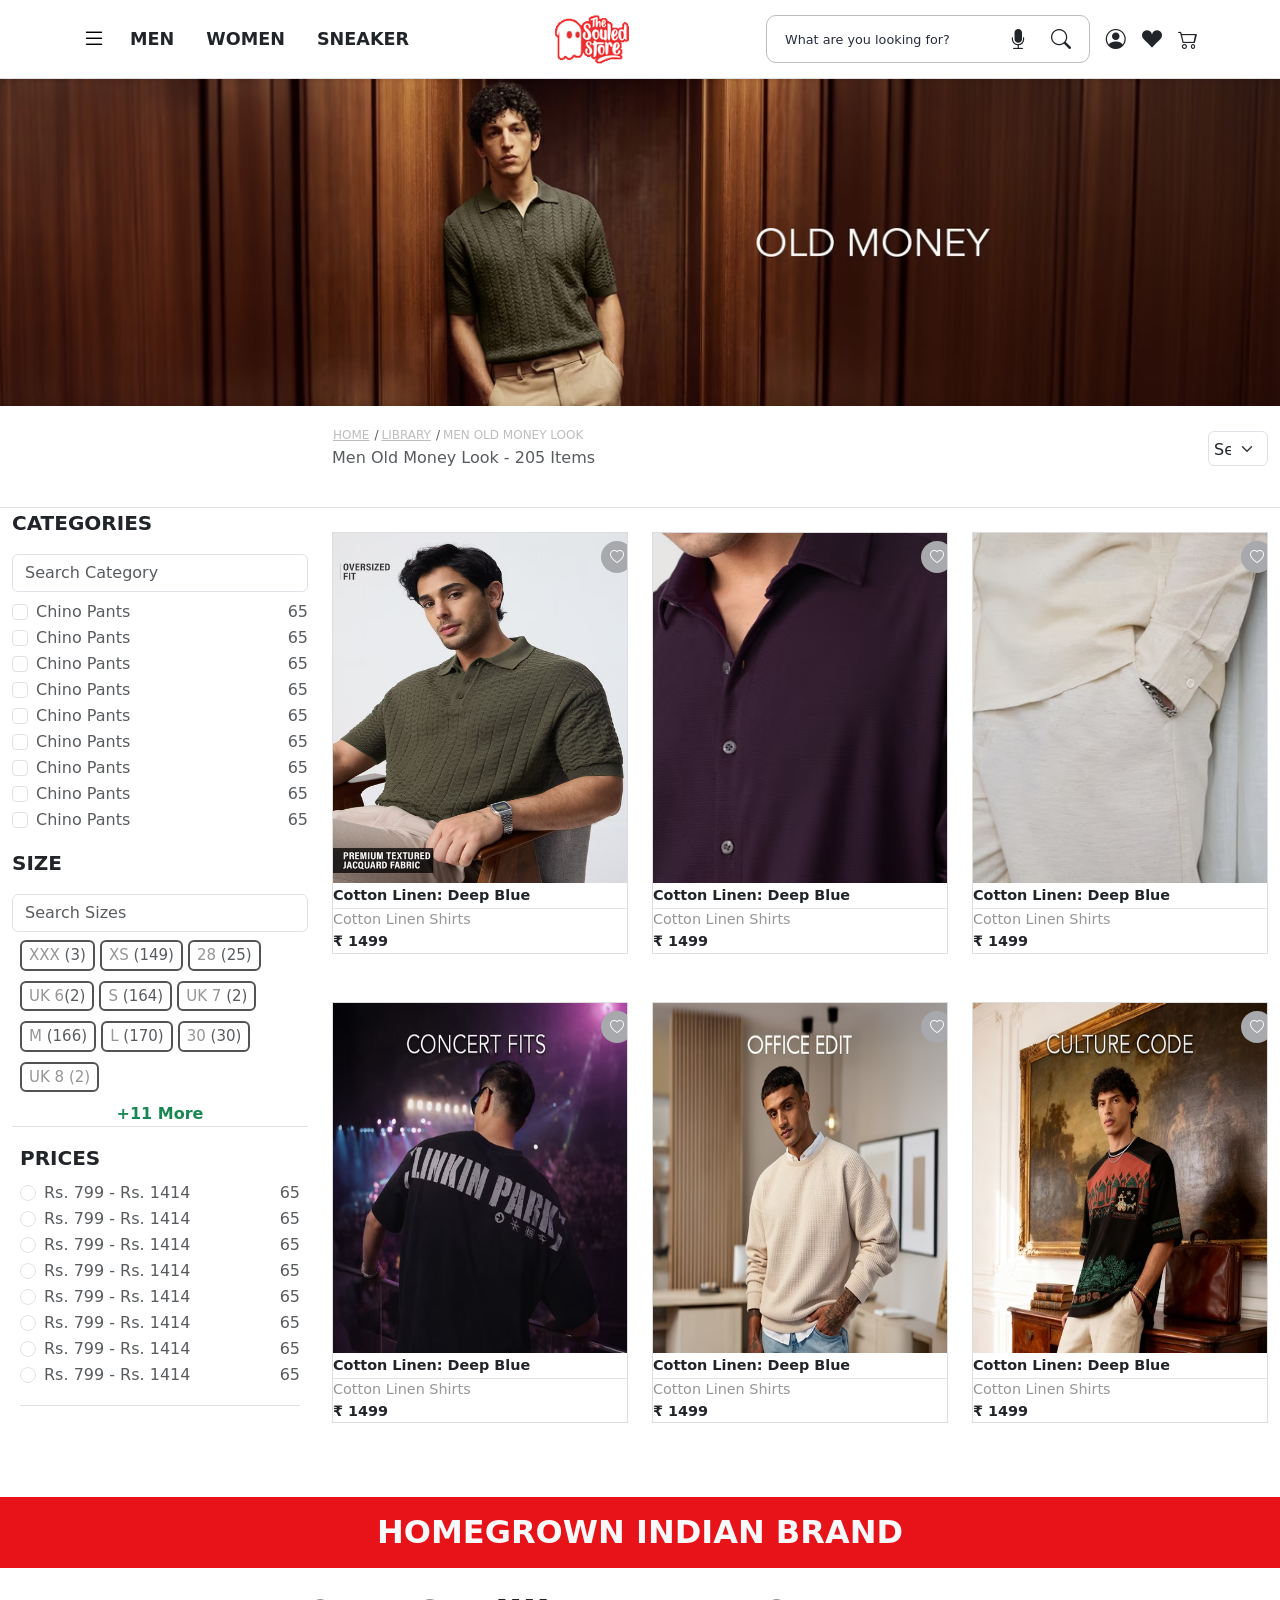
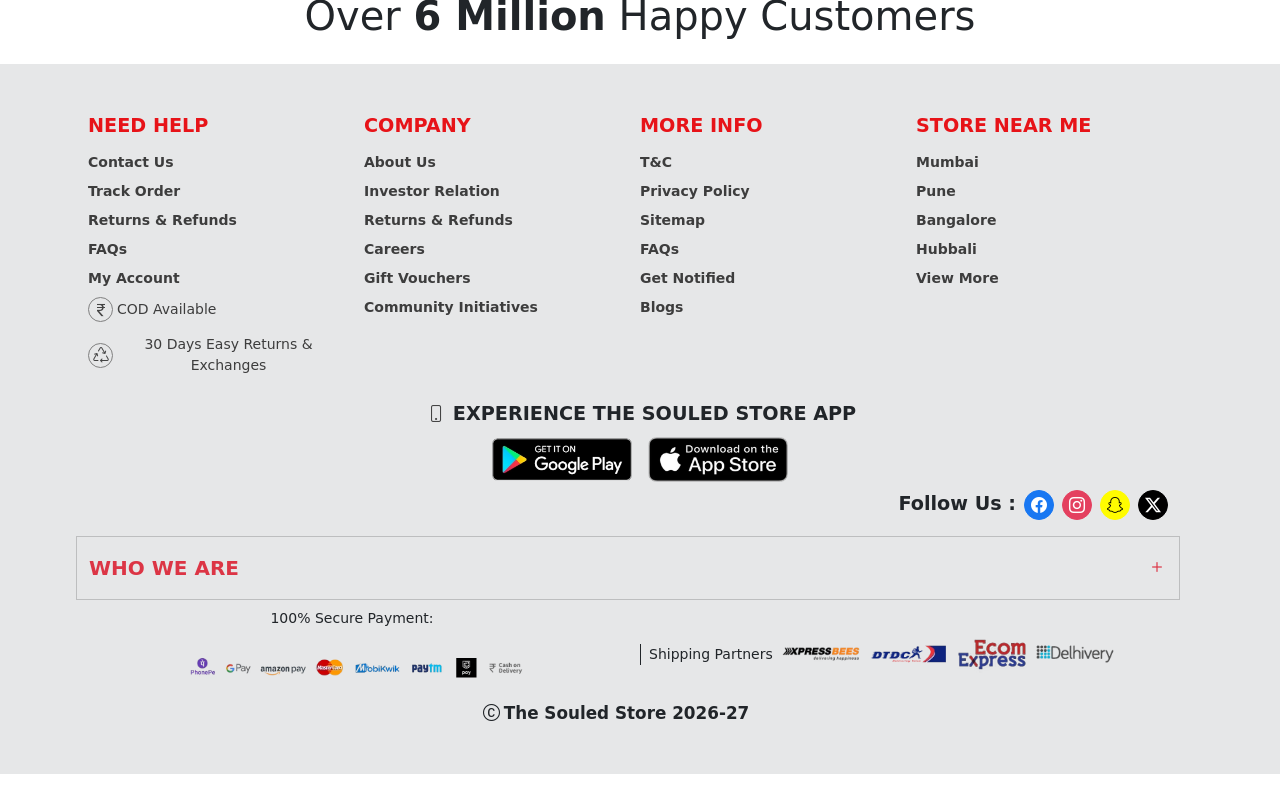
==== buy-page.html @ 7454feab "first commit" ====
<!DOCTYPE html>
<html lang="en">

<head>
    <meta charset="UTF-8">
    <meta name="viewport" content="width=device-width, initial-scale=1.0">
    <title>The Souled Store | Buy Men</title>
    <!-- Bootstrap Link -->
    <link href="https://cdn.jsdelivr.net/npm/bootstrap@5.3.8/dist/css/bootstrap.min.css" rel="stylesheet">
    <!-- Bootstrap Icon Link -->
    <link rel="stylesheet" href="https://cdn.jsdelivr.net/npm/bootstrap-icons@1.13.1/font/bootstrap-icons.min.css">
    <link rel="stylesheet" href="https://cdn.jsdelivr.net/npm/bootstrap-icons@1.3.0/font/bootstrap-icons.css">
    <!-- Owl crousel link -->
    <link rel="stylesheet"
        href="https://cdnjs.cloudflare.com/ajax/libs/OwlCarousel2/2.3.4/assets/owl.carousel.min.css" />
    <link rel="stylesheet"
        href="https://cdnjs.cloudflare.com/ajax/libs/OwlCarousel2/2.3.4/assets/owl.theme.default.min.css" />
    <!-- Custom Css -->
    <link rel="stylesheet" href="/css/style.css">
    <link rel="shortcut icon" href="/assets/fevicon.png" type="image/x-icon">
</head>

<body>
    <!-- nav-start -->
    <nav
        class="navbar navbar-expand-lg navbar-expand-sm  navbar-expand-md fixed-top bg-white border-bottom  shadow-sm ">
        <div class="container">
            <!-- Left Menu -->
            <ul class="navbar-nav d-flex align-items-center gap-3 fs-5 fw-bold">
                <!-- Offcanvas Button -->
                <li class="nav-item canvas-btn ">
                    <button class=" bg-transparent border-0 p-0 fs-4" data-bs-toggle="offcanvas"
                        data-bs-target="#offcanvasScrolling" aria-controls="offcanvasScrolling">
                        <i class="bi bi-list"></i>
                    </button>
                </li>

                <li class="nav-item">
                    <a class="nav-link text-dark" href="#">MEN</a>
                </li>

                <li class="nav-item">
                    <a class="nav-link text-dark" href="#">WOMEN</a>
                </li>

                <li class="nav-item">
                    <a class="nav-link text-dark" href="#">SNEAKER</a>
                </li>
            </ul>

            <!-- Logo -->
            <a class="navbar-brand mx-auto" href="index.html">
                <img src="/assets/Soul-logo.gif" class="img-fluid" alt="Souled Store" />
            </a>

            <!-- Right Icons -->
            <div class="nav-heart d-flex align-items-center gap-3">
                <!-- Search -->
                <div class="input-group ">
                    <input type="text" class="form-control border-0 " placeholder="What are you looking for?" />
                    <span class="input-group-text bg-transparent border-0">
                        <i class="bi bi-mic-fill fs-5"></i>
                    </span>
                    <span class="input-group-text bg-transparent border-0">
                        <i class="bi bi-search fs-5"></i>
                    </span>
                </div>

                <a href="login.html"><i class="bi bi-person-circle fs-5 text-dark nav-underline"></i></a>
                <a href="/empty-whislist.html"><i class="bi bi-suit-heart-fill fs-5 text-dark nav-underline"></i></a>
                <a href="empty-cart.html"><i class="bi bi-cart2 fs-5 text-dark nav-underline"></i></a>
            </div>
        </div>
    </nav>
    <!-- nav-end -->
    <!-- hero-section start -->
    <section class="hero-section">
        <img src="/assets/buy-hero.png" alt="" class=" buy-hero img-fluid">
    </section>
    <!-- hero-section end -->

    <!-- breadcrumbs Start -->
    <div class="container-fluid">
        <div class="row py-3">
            <div class="col-md-3"></div>
            <div class="col-md-9 d-flex justify-content-between align-items-center">
                <div>
                    <nav aria-label="breadcrumb" class="py-1">
                        <ol class="breadcrumb m-0">
                            <li class="breadcrumb-item"><a href="#">Home</a></li>
                            <li class="breadcrumb-item"><a href="#">Library</a></li>
                            <li class="breadcrumb-item active" aria-current="page">Men Old Money Look</li>
                        </ol>
                    </nav>
                    <h6 class="text-muted">Men Old Money Look - 205 Items</h6>
                </div>

                <select class="form-select w-25" aria-label="Default select example">
                    <option selected>Select Sorting Options</option>
                    <option value="1">A to Z</option>
                    <option value="2">Price High to Low</option>
                    <option value="3">Price Low to High</option>
                </select>
            </div>
        </div>
        <!-- breadcrumbs end -->

        <div class="row py-3 ">
            <div class="col-md-3 border-top">
                <div class="sidebar">
                    <div class="sidebar-item">
                        <p class="fw-bold fs-5 text-dark text-uppercase">Categories</p>
                        <input class="form-control" type="text" placeholder="Search Category"
                            aria-label="default input example" />
                        <div class="checkbox-filter pt-2">
                            <div class="form-check">
                                <input class="form-check-input" type="checkbox" value="" id="checkDefault" />
                                <label class="form-check-label text-muted d-flex justify-content-between"
                                    for="checkDefault">
                                    Chino Pants <span>65</span>
                                </label>
                            </div>
                            <div class="form-check">
                                <input class="form-check-input" type="checkbox" value="" id="checkDefault" />
                                <label class="form-check-label text-muted d-flex justify-content-between"
                                    for="checkDefault">
                                    Chino Pants <span>65</span>
                                </label>
                            </div>
                            <div class="form-check">
                                <input class="form-check-input" type="checkbox" value="" id="checkDefault" />
                                <label class="form-check-label text-muted d-flex justify-content-between"
                                    for="checkDefault">
                                    Chino Pants <span>65</span>
                                </label>
                            </div>
                            <div class="form-check">
                                <input class="form-check-input" type="checkbox" value="" id="checkDefault" />
                                <label class="form-check-label text-muted d-flex justify-content-between"
                                    for="checkDefault">
                                    Chino Pants <span>65</span>
                                </label>
                            </div>
                            <div class="form-check">
                                <input class="form-check-input" type="checkbox" value="" id="checkDefault" />
                                <label class="form-check-label text-muted d-flex justify-content-between"
                                    for="checkDefault">
                                    Chino Pants <span>65</span>
                                </label>
                            </div>
                            <div class="form-check">
                                <input class="form-check-input" type="checkbox" value="" id="checkDefault" />
                                <label class="form-check-label text-muted d-flex justify-content-between"
                                    for="checkDefault">
                                    Chino Pants <span>65</span>
                                </label>
                            </div>
                            <div class="form-check">
                                <input class="form-check-input" type="checkbox" value="" id="checkDefault" />
                                <label class="form-check-label text-muted d-flex justify-content-between"
                                    for="checkDefault">
                                    Chino Pants <span>65</span>
                                </label>
                            </div>
                            <div class="form-check">
                                <input class="form-check-input" type="checkbox" value="" id="checkDefault" />
                                <label class="form-check-label text-muted d-flex justify-content-between"
                                    for="checkDefault">
                                    Chino Pants <span>65</span>
                                </label>
                            </div>
                            <div class="form-check">
                                <input class="form-check-input" type="checkbox" value="" id="checkDefault" />
                                <label class="form-check-label text-muted d-flex justify-content-between"
                                    for="checkDefault">
                                    Chino Pants <span>65</span>
                                </label>
                            </div>
                        </div>
                    </div>
                    <div class="sidebar-item border-bottom">
                        <p class="fw-bold fs-5 text-dark text-uppercase mt-3">Size</p>
                        <input class="form-control" type="text" placeholder="Search Sizes"
                            aria-label="default input example" />
                        <div class="size-btns mx-2  mt-2">
                            <a href="#" class="btn-01">XXX <span class="text-muted ">(3)</span></a>
                            <a href="#" class="btn-01">XS <span class="text-muted">(149)</span></a>
                            <a href="#" class="btn-01">28 <span class="text-muted">(25)</span></a>
                            <a href="#" class="btn-01">UK 6<span class="text-muted">(2)</span></a>
                            <a href="#" class="btn-01">S <span class="text-muted">(164)</span></a>
                            <a href="#" class="btn-01">UK 7 <span class="text-muted">(2)</span></a>
                            <a href="#" class="btn-01">M <span class="text-muted">(166)</span></a>
                            <a href="#" class="btn-01">L <span class="text-muted">(170)</span></a>
                            <a href="#" class="btn-01">30 <span class="text-muted">(30)</span></a>
                            <a href="#" class="btn-01">UK 8 <span class="text-">(2)</span></a>

                            <a href="#"
                                class="d-block text-decoration-none text-center text-success fw-semibold fs-6">+11
                                More</a>
                        </div>
                    </div>
                    <div class="sidebar-item py-3 px-2 b">
                        <p class="text-uppercase mb-0 fw-semibold fs-5 mb-2">prices</p>
                        <div class="form-check">
                            <input class="form-check-input" type="radio" value="" id="checkDefault" />
                            <label class="form-check-label text-muted d-flex justify-content-between"
                                for="checkDefault">

                                Rs. 799 - Rs. 1414
                                <span>65</span>
                            </label>
                        </div>
                        <div class="form-check">
                            <input class="form-check-input" type="radio" value="" id="checkDefault" />
                            <label class="form-check-label text-muted d-flex justify-content-between"
                                for="checkDefault">

                                Rs. 799 - Rs. 1414
                                <span>65</span>
                            </label>
                        </div>
                        <div class="form-check">
                            <input class="form-check-input" type="radio" value="" id="checkDefault" />
                            <label class="form-check-label text-muted d-flex justify-content-between"
                                for="checkDefault">

                                Rs. 799 - Rs. 1414
                                <span>65</span>
                            </label>
                        </div>
                        <div class="form-check">
                            <input class="form-check-input" type="radio" value="" id="checkDefault" />
                            <label class="form-check-label text-muted d-flex justify-content-between"
                                for="checkDefault">

                                Rs. 799 - Rs. 1414
                                <span>65</span>
                            </label>
                        </div>
                        <div class="form-check">
                            <input class="form-check-input" type="radio" value="" id="checkDefault" />
                            <label class="form-check-label text-muted d-flex justify-content-between"
                                for="checkDefault">

                                Rs. 799 - Rs. 1414
                                <span>65</span>
                            </label>
                        </div>
                        <div class="form-check">
                            <input class="form-check-input" type="radio" value="" id="checkDefault" />
                            <label class="form-check-label text-muted d-flex justify-content-between"
                                for="checkDefault">

                                Rs. 799 - Rs. 1414
                                <span>65</span>
                            </label>
                        </div>
                        <div class="form-check">
                            <input class="form-check-input" type="radio" value="" id="checkDefault" />
                            <label class="form-check-label text-muted d-flex justify-content-between"
                                for="checkDefault">

                                Rs. 799 - Rs. 1414
                                <span>65</span>
                            </label>
                        </div>
                        <div class="form-check">
                            <input class="form-check-input" type="radio" value="" id="checkDefault" />
                            <label class="form-check-label text-muted d-flex justify-content-between"
                                for="checkDefault">

                                Rs. 799 - Rs. 1414
                                <span>65</span>
                            </label>
                        </div>
                        <div class="sidebar-item py-3">
                            <p class="text-uppercase  fw-semibold fs-5 text-muted mb-2 border-top">Theme</p>
                            <div class="form-check">
                                <input class="form-check-input" type="radio" value="" id="checkDefault" />
                                <label class="form-check-label text-muted d-flex justify-content-between"
                                    for="checkDefault">

                                    Nomad
                                    <span>1</span>
                                </label>
                            </div>
                            <div class="form-check">
                                <input class="form-check-input" type="radio" value="" id="checkDefault" />
                                <label class="form-check-label text-muted d-flex justify-content-between"
                                    for="checkDefault">
                                    Avatar: The Last Airbender
                                    <span>65</span>
                                </label>
                            </div>
                            <div class="form-check">
                                <input class="form-check-input" type="radio" value="" id="checkDefault" />
                                <label class="form-check-label text-muted d-flex justify-content-between"
                                    for="checkDefault">

                                    Stranger Things
                                    <span>1</span>
                                </label>
                            </div>
                            <div class="form-check">
                                <input class="form-check-input" type="radio" value="" id="checkDefault" />
                                <label class="form-check-label text-muted d-flex justify-content-between"
                                    for="checkDefault">

                                    The Souled Store
                                    <span>212</span>
                                </label>
                            </div>

                        </div>

                    </div>
                </div>
            </div>
            <div class="col-md-9 border-top py-4 container-fluid">
                <div class="row g-4">
                    <!-- Card 1 -->
                    <div class="col-md-4">
                        <div class="product-card">
                              <a href="/gallery.html">
                                 <div class="img-wrapper">
                              
                                <img src="assets/gallery-img1.png" class="img-fluid right-img" alt="">
                                <div class="heart-icon">
                                    <i class="bi bi-heart"></i>
                                </div>
                            </div>
                              </a>
                           
                            <div class="cate-text">
                                <h6 class="m-0 border-bottom py-1">Cotton Linen: Deep Blue</h6>
                                <p class="m-0">Cotton Linen Shirts</p>
                                <p class="m-0 fw-bold text-dark">₹ 1499</p>
                            </div>
                        </div>
                    </div>

                    <!-- Card 2 -->
                    <div class="col-md-4">
                        <div class="product-card">
                            <div class="img-wrapper">
                                <img src="assets/trending4.png" class="img-fluid right-img" alt="">
                                <div class="heart-icon">
                                    <i class="bi bi-heart"></i>
                                </div>
                            </div>
                            <div class="cate-text">
                                <h6 class="m-0 border-bottom py-1">Cotton Linen: Deep Blue</h6>
                                <p class="m-0">Cotton Linen Shirts</p>
                                <p class="m-0 fw-bold text-dark">₹ 1499</p>
                            </div>
                        </div>
                    </div>

                    <!-- Card 3 -->
                    <div class="col-md-4">
                        <div class="product-card">
                            <div class="img-wrapper">
                                <img src="assets/trending2.png" class="img-fluid right-img" alt="">
                                <div class="heart-icon">
                                    <i class="bi bi-heart"></i>
                                </div>
                            </div>
                            <div class="cate-text">
                                <h6 class="m-0 border-bottom py-1">Cotton Linen: Deep Blue</h6>
                                <p class="m-0">Cotton Linen Shirts</p>
                                <p class="m-0 fw-bold text-dark">₹ 1499</p>
                            </div>
                        </div>
                    </div>

                </div>
                <div class="row g-4 mt-4 ">
                    <!-- Card 1 -->
                    <div class="col-md-4">
                        <div class="product-card">
                            <div class="img-wrapper">
                                <img src="assets/fit2.png" class="img-fluid right-img" alt="">
                                <div class="heart-icon">
                                    <i class="bi bi-heart"></i>
                                </div>
                            </div>
                            <div class="cate-text">
                                <h6 class="m-0 border-bottom py-1">Cotton Linen: Deep Blue</h6>
                                <p class="m-0">Cotton Linen Shirts</p>
                                <p class="m-0 fw-bold text-dark">₹ 1499</p>
                            </div>
                        </div>
                    </div>

                    <!-- Card 2 -->
                    <div class="col-md-4">
                        <div class="product-card">
                            <div class="img-wrapper">
                                <img src="assets/fit3.png" class="img-fluid right-img" alt="">
                                <div class="heart-icon">
                                    <i class="bi bi-heart"></i>
                                </div>
                            </div>
                            <div class="cate-text">
                                <h6 class="m-0 border-bottom py-1">Cotton Linen: Deep Blue</h6>
                                <p class="m-0">Cotton Linen Shirts</p>
                                <p class="m-0 fw-bold text-dark">₹ 1499</p>
                            </div>
                        </div>
                    </div>

                    <!-- Card 3 -->
                    <div class="col-md-4">
                        <div class="product-card">
                            <div class="img-wrapper">
                                <img src="assets/fit4.png" class="img-fluid right-img" alt="">
                                <div class="heart-icon">
                                    <i class="bi bi-heart"></i>
                                </div>
                            </div>
                            <div class="cate-text">
                                <h6 class="m-0 border-bottom py-1">Cotton Linen: Deep Blue</h6>
                                <p class="m-0">Cotton Linen Shirts</p>
                                <p class="m-0 fw-bold text-dark">₹ 1499</p>
                            </div>
                        </div>
                    </div>

                </div>
            </div>

            <!-- buy section list  end -->
            <!-- Footer start -->

            <footer class=" w-100 buy-foot">
                <div class="footer-heading  ">
                    <h1 class="text-center fw-semibold text-light py-3 fs-2   ">HOMEGROWN INDIAN BRAND</h1>
                    <h2 class="text-center fs-1 py-3">Over <span class="fw-bold"> 6 Million</span> Happy Customers</h2>
                </div>
                <div class="footer-content w-100 ">
                    <div class=" foot row w-100 ">
                        <div class="col-md-3">
                            <p class="mb-2 fw-bold ">NEED HELP</p>
                            <ul class=" content-list list-unstyled">
                                <li class=" py-1 small">Contact Us</li>
                                <li class=" py-1 small">Track Order</li>
                                <li class=" py-1 small">Returns & Refunds</li>
                                <li class=" py-1 small">FAQs</li>
                                <li class=" py-1 small">My Account</li>
                                <li class=" py-1 d-flex align-items-center text-center gap-1">
                                    <span><i class="bi bi-currency-rupee"></i></span>
                                    <span class="fw-normal small mb-0"> COD Available</span>
                                </li>
                                <li class=" py-2 d-flex align-items-center text-center gap-1">
                                    <span><i class="bi bi-recycle"></i></span>
                                    <span class="fw-normal small"> 30 Days Easy Returns & Exchanges</span>
                                </li>
                            </ul>
                        </div>

                        <div class="col-md-3">
                            <p class="mb-2 fw-bold ">COMPANY</p>
                            <ul class="content-list list-unstyled">
                                <li class=" py-1 small">About Us</li>
                                <li class=" py-1 small">Investor Relation</li>
                                <li class=" py-1 small">Returns & Refunds</li>
                                <li class=" py-1 small">Careers</li>
                                <li class=" py-1 small">Gift Vouchers</li>
                                <li class=" py-1 small">Community Initiatives</li>
                            </ul>
                        </div>
                        <div class="col-md-3">
                            <p class="mb-2 fw-bold ">MORE INFO</p>
                            <ul class=" content-list list-unstyled">
                                <li class=" py-1 small">T&C</li>
                                <li class=" py-1 small">Privacy Policy</li>
                                <li class=" py-1 small">Sitemap</li>
                                <li class=" py-1 small">FAQs</li>
                                <li class=" py-1 small">Get Notified</li>
                                <li class=" py-1 small">Blogs</li>
                            </ul>
                        </div>
                        <div class="col-md-3">
                            <p class="mb-2 fw-bold ">STORE NEAR ME</p>
                            <ul class=" content-list list-unstyled">
                                <li class=" py-1 small">Mumbai</li>
                                <li class=" py-1 small">Pune</li>
                                <li class=" py-1 small">Bangalore</li>
                                <li class=" py-1 small">Hubbali</li>
                                <li class=" py-1 small">View More</li>
                            </ul>
                        </div>
                    </div>

                    <div class="row">
                        <div class="col-md-12 text-center">

                            <p class="m-0 d-flex align-items-center justify-content-center gap-1">
                                <i class="bi bi-phone small lh-1"></i>
                                <span class="text-dark text-uppercase">
                                    Experience The Souled Store App
                                </span>
                            </p>

                            <div class="foot-downloads d-flex justify-content-center gap-3 mt-2">
                                <img src="/assets/foot-download1.png" class="foot-app img-fluid" alt="">
                                <img src="/assets/foot-download3.png" class="foot-app img-fluid" alt="">
                            </div>

                        </div>

                        <div class="follow-links row">
                            <div class="col-md-12">
                                <div class="content d-flex gap-2 align-items-center justify-content-end py-2">
                                    <p class="text-dark mb-0">Follow Us :</p>

                                    <i class="bi bi-facebook social-icon"></i>
                                    <i class="bi bi-instagram social-icon"></i>
                                    <i class="bi bi-snapchat social-icon"></i>
                                    <i class="bi bi-twitter-x social-icon"></i>
                                </div>
                            </div>
                        </div>
                        <div class="row py-2">
                            <div class=" card col-md-12 bg-transparent py-3 d-flex rounded-0">
                                <div class=" d-flex justify-content-between">
                                    <span class="text-uppercase fs-5 text-danger fw-bold">who we are</span>
                                    <i class="bi bi-plus text-danger fs-5"></i>
                                </div>

                            </div>
                        </div>

                        <div class="row ">
                            <div class="col-md-6">
                                <div class="d-flex align-items-center text-center gap-2">
                                    <span class="small">100% Secure Payment:
                                        <img src="/assets/foot-payemnt.png" class="img-fluid pay-img" alt="">
                                    </span>
                                </div>


                            </div>
                            <div class="col-md-6 d-flex align-items-center ">
                                <div class="d-flex align-items-center text-center gap-2">
                                    <span class="small border-start border-1 border-dark ps-2">Shipping Partners</span>
                                    <img src="/assets/icon4 (1).png" class="img-fluid icon" alt="">
                                    <img src="/assets/icon4 (2).png" class="img-fluid icon" alt="">
                                    <img src="/assets/icon4 (3).png" class="img-fluid icon" alt="">
                                    <img src="/assets/icon4 (4).png" class="img-fluid icon" alt="">

                                </div>

                            </div>
                            <div class="row">
                                <div class="col-md-12 d-flex justify-content-center align-items-center">
                                    <p class="d-flex align-items-center gap-1 m-0">
                                        <i class="bi bi-c-circle d-flex align-items-center text-dark small"></i>
                                        <span class="d-flex align-items-center text-dark small">
                                            The Souled Store 2026-27
                                        </span>
                                    </p>
                                </div>
                            </div>
                        </div>


                    </div>


            </footer>








            <!-- ================= OFFCANVAS ================= -->
            <div class="offcanvas offcanvas-start left-canvas" data-bs-scroll="true" data-bs-backdrop="true"
                tabindex="0" id="offcanvasScrolling">
                <div class="offcanvas-header d-flex align-items-center justify-content-between">
                    <img src="/assets/Soul-logo.gif" class="logo-img" alt="">
                    <a href="#" class=" border-btn">Login/sign-up</a>
                </div>
                <div class="offcanvas-body p-0">

                    <a class="off-head py-0 d-block d-flex align-items-center justify-content-center gap-2"
                        href="#">Earn
                        10%
                        Cashback on Every App Order
                        <span class="d-flex justify-content-center align-items-center gap-2">
                            <i class="bi bi-apple"></i> <i class="bi bi-google-play"></i>
                        </span>
                    </a>

                    <!-- Off canvas Nav-Tabs  -->

                    <ul class="nav nav-pills shadow-sm py-3 mb-3 justify-content-around" id="pills-tab" role="tablist">
                        <li class="nav-item" role="presentation">
                            <button class="nav-link active" id="pills-Men-tab" data-bs-toggle="pill"
                                data-bs-target="#pills-Men" type="button" role="tab" aria-controls="pills-Men"
                                aria-selected="true">Men</button>
                        </li>
                        <li class="nav-item" role="presentation">
                            <button class="nav-link" id="pills-women-tab" data-bs-toggle="pill"
                                data-bs-target="#pills-women" type="button" role="tab" aria-controls="pills-women"
                                aria-selected="false">women</button>
                        </li>
                        <li class="nav-item" role="presentation">
                            <button class="nav-link" id="pills-Sneaker-tab" data-bs-toggle="pill"
                                data-bs-target="#pills-Sneaker" type="button" role="tab" aria-controls="pills-Sneaker"
                                aria-selected="false">Sneaker</button>
                        </li>
                    </ul>


                    <!-- Off Canvas Nav Tabs Content -->
                    <div class="tab-content" id="pills-tabContent">
                        <div class="tab-pane fade show active" id="pills-Men" role="tabpanel"
                            aria-labelledby="pills-Men-tab" tabindex="0">
                            <!-- owl carousel start men -->
                            <div class="owl-carousel owl-theme px-3">
                                <div class="item">
                                    <img src="/assets/men-icon-1.png" class="img-fluid rounded" alt="">
                                    <p class="text-muted text-center">New Arrivals</p>
                                </div>
                                <div class="item">
                                    <img src="/assets/men-icon-2.png" class="img-fluid rounded" alt="">
                                    <p class="text-muted text-center fs-6">Hot Merch</p>
                                </div>
                                <div class="item">
                                    <img src="/assets/men-icon-3.png" class="img-fluid rounded" alt="">
                                    <p class="text-muted text-center fs-6">Anime</p>
                                </div>
                                <div class="item">
                                    <img src="/assets/men-icon-4.png" class="img-fluid rounded" alt="">
                                    <p class="text-muted text-center fs-6">Harry Porter</p>
                                </div>
                                <div class="item">
                                    <img src="/assets/men-icon-5.png" class="img-fluid rounded" alt="">
                                    <p class="text-muted text-center fs-6">Marvel</p>
                                </div>
                                <div class="item">
                                    <img src="/assets/men-icon-6.png" class="img-fluid rounded" alt="">
                                    <p class="text-muted text-center fs-6">Culture code</p>
                                </div>
                                <div class="item">
                                    <img src="/assets/men-icon-7.png" class="img-fluid rounded" alt="">
                                    <p class="text-muted text-center fs-6">Cult Callsics</p>
                                </div>
                                <div class="item">
                                    <img src="/assets/men-icon-8.png" class="img-fluid rounded" alt="">
                                    <p class="text-muted text-center fs-6">Kids-wear</p>
                                </div>
                            </div>
                            <!-- owl crosel end -->

                            <!-- ================= MAIN ACCORDION START ================= -->
                            <div class="accordion" id="mainAccordion">

                                <!-- ===== SHOP ALL ACCORDION START ===== -->
                                <div class="accordion-item">
                                    <h2 class="accordion-header">
                                        <button class="accordion-button" type="button" data-bs-toggle="collapse"
                                            data-bs-target="#shopAllCollapse" aria-expanded="true"
                                            aria-controls="shopAllCollapse">
                                            Shop All
                                        </button>
                                    </h2>

                                    <div id="shopAllCollapse" class="accordion-collapse collapse show">

                                        <div class="accordion-body p-0">

                                            <!-- ===== CATEGORY ACCORDION START ===== -->
                                            <div class="accordion cate-accordion p-0 border-0" id="categoryAccordion">

                                                <div class="accordion-item">
                                                    <h2 class="accordion-header">
                                                        <button class="accordion-button" type="button"
                                                            data-bs-toggle="collapse" data-bs-target="#categoryCollapse"
                                                            aria-expanded="true" aria-controls="categoryCollapse">
                                                            Category
                                                        </button>
                                                    </h2>
                                                    <div id="categoryCollapse"
                                                        class="accordion-collapse collapse show p-0">

                                                        <div class="accordion-body">
                                                            <div class="row row-cols-2 row-cols-sm-3 row-cols-md-5 ">

                                                                <div class="col text-center">
                                                                    <img src="/assets/shop nested icon 1.png"
                                                                        class="img-fluid rounded" alt="">
                                                                    <h5 class="fs-6 mt-2">Shirts</h5>
                                                                </div>

                                                                <div class="col text-center">
                                                                    <img src="/assets/shop nested icon 1.png"
                                                                        class="img-fluid rounded" alt="">
                                                                    <h5 class="fs-6 mt-2">T-Shirts</h5>
                                                                </div>

                                                                <div class="col text-center">
                                                                    <img src="/assets/shop nested icon 1.png"
                                                                        class="img-fluid rounded" alt="">
                                                                    <h5 class="fs-6 mt-2">Hoodies</h5>
                                                                </div>

                                                                <div class="col text-center">
                                                                    <img src="/assets/shop nested icon 1.png"
                                                                        class="img-fluid rounded" alt="">
                                                                    <h5 class="fs-6 mt-2">Jackets</h5>
                                                                </div>

                                                                <div class="col text-center">
                                                                    <img src="/assets/shop nested icon 1.png"
                                                                        class="img-fluid rounded" alt="">
                                                                    <h5 class="fs-6 mt-2">Sweatshirts</h5>
                                                                </div>
                                                                <div class="col text-center">
                                                                    <img src="/assets/shop nested icon 1.png"
                                                                        class="img-fluid rounded" alt="">
                                                                    <h5 class="fs-6 mt-2">Sweatshirts</h5>
                                                                </div>
                                                                <div class="col text-center">
                                                                    <img src="/assets/shop nested icon 1.png"
                                                                        class="img-fluid rounded" alt="">
                                                                    <h5 class="fs-6 mt-2">Sweatshirts</h5>
                                                                </div>
                                                                <div class="col text-center">
                                                                    <img src="/assets/shop nested icon 1.png"
                                                                        class="img-fluid rounded" alt="">
                                                                    <h5 class="fs-6 mt-2">Sweatshirts</h5>
                                                                </div>

                                                            </div>
                                                        </div>

                                                    </div>
                                                </div>

                                            </div>
                                            <!-- ===== CATEGORY ACCORDION END ===== -->

                                        </div>
                                    </div>
                                </div>
                                <!-- ===== SHOP ALL ACCORDION END ===== -->


                                <!-- ===== TOPWEAR ACCORDION START ===== -->
                                <div class="accordion-item">
                                    <h2 class="accordion-header">
                                        <button class="accordion-button collapsed" type="button"
                                            data-bs-toggle="collapse" data-bs-target="#topwearCollapse"
                                            aria-expanded="false" aria-controls="topwearCollapse">
                                            Topwear
                                        </button>
                                    </h2>

                                    <div id="topwearCollapse" class="accordion-collapse collapse">

                                        <div class="accordion-body p-0">

                                            <div class="accordion accordion-flush" id="topwearInnerAccordion">

                                                <!-- Shop by Category -->
                                                <div class="accordion-item">
                                                    <h2 class="accordion-header">
                                                        <button class="accordion-button collapsed" type="button"
                                                            data-bs-toggle="collapse"
                                                            data-bs-target="#topwearCategoryCollapse"
                                                            aria-expanded="false"
                                                            aria-controls="topwearCategoryCollapse">
                                                            Shop by Category
                                                        </button>
                                                    </h2>

                                                    <div id="topwearCategoryCollapse"
                                                        class="accordion-collapse collapse"
                                                        data-bs-parent="#topwearInnerAccordion">

                                                        <div class="accordion-body">
                                                            <div class="row">
                                                                <div class="col-md-2">
                                                                    <img src="/assets/men-icon-2.png"
                                                                        class="img-fluid rounded" alt="">
                                                                    <p class="text-center text-muted">
                                                                        T-shirts
                                                                    </p>
                                                                </div>
                                                            </div>
                                                        </div>
                                                    </div>
                                                </div>

                                                <!-- Shop by Fit -->
                                                <div class="accordion-item">
                                                    <h2 class="accordion-header">
                                                        <button class="accordion-button collapsed" type="button"
                                                            data-bs-toggle="collapse"
                                                            data-bs-target="#topwearFitCollapse" aria-expanded="false"
                                                            aria-controls="topwearFitCollapse">
                                                            Shop by Fit
                                                        </button>
                                                    </h2>

                                                    <div id="topwearFitCollapse" class="accordion-collapse collapse"
                                                        data-bs-parent="#topwearInnerAccordion">

                                                        <div class="accordion-body">
                                                            <div class="row">
                                                                <div class="col-md-3">
                                                                    <img src="/assets/men-icon-4.png"
                                                                        class="img-fluid rounded" alt="">
                                                                    <p class="text-center text-muted">
                                                                        Oversized T-shirts
                                                                    </p>
                                                                </div>
                                                            </div>
                                                        </div>
                                                    </div>
                                                </div>

                                            </div>
                                        </div>
                                    </div>
                                </div>
                                <!-- ===== TOPWEAR ACCORDION END ===== -->


                                <!-- ===== BOTTOMWEAR ACCORDION START ===== -->
                                <div class="accordion-item">
                                    <h2 class="accordion-header">
                                        <button class="accordion-button collapsed" type="button"
                                            data-bs-toggle="collapse" data-bs-target="#bottomwearCollapse"
                                            aria-expanded="false" aria-controls="bottomwearCollapse">
                                            Bottomwear
                                        </button>
                                    </h2>

                                    <div id="bottomwearCollapse" class="accordion-collapse collapse">

                                        <div class="accordion-body p-0">

                                            <div class="accordion" id="bottomwearInnerAccordion">

                                                <div class="accordion-item">
                                                    <h2 class="accordion-header">
                                                        <button class="accordion-button" type="button"
                                                            data-bs-toggle="collapse"
                                                            data-bs-target="#bottomwearCategoryCollapse"
                                                            aria-expanded="true"
                                                            aria-controls="bottomwearCategoryCollapse">
                                                            Shop by Category
                                                        </button>
                                                    </h2>

                                                    <div id="bottomwearCategoryCollapse"
                                                        class="accordion-collapse collapse show"
                                                        data-bs-parent="#bottomwearInnerAccordion">

                                                        <div class="accordion-body">
                                                            <div class="row">
                                                                <div class="col-md-3">
                                                                    <img src="/assets/men-icon-7.png"
                                                                        class="img-fluid rounded" alt="">
                                                                    <p class="text-center">
                                                                        All Bottomwear
                                                                    </p>
                                                                </div>
                                                            </div>
                                                        </div>

                                                    </div>
                                                </div>

                                            </div>
                                        </div>
                                    </div>
                                </div>
                                <!-- ===== BOTTOMWEAR ACCORDION END ===== -->

                                <!-- ===== ALL ACCESSORIES ACCORDION START ===== --> <!--  -->
                                <div class="accordion" id="accssesorie-acordion">
                                    <div class="accordion-item">
                                        <h2 class="accordion-header">
                                            <button class="accordion-button" type="button" data-bs-toggle="collapse"
                                                data-bs-target="#collapseOne" aria-expanded="true"
                                                aria-controls="collapseOne">
                                                All Accessories
                                            </button>
                                        </h2>
                                        <div id="collapseOne" class="accordion-collapse collapse show"
                                            data-bs-parent="#accssesorie-acordion">
                                            <div class="accordion-body">
                                                <!-- all accssesories owl carosel start -->
                                                <div class="owl-carousel owl-theme All-accessories-carousel px-2">
                                                    <div class="item">
                                                        <img src="/assets/men-icon-2.png" class="img-fluid rounded"
                                                            alt="">
                                                        <p class="text-center">Hello</p>
                                                    </div>
                                                    <div class="item">
                                                        <img src="/assets/men-icon-2.png" class="img-fluid rounded"
                                                            alt="">
                                                        <p class="text-center">Hello</p>
                                                    </div>
                                                    <div class="item">
                                                        <img src="/assets/men-icon-2.png" class="img-fluid rounded"
                                                            alt="">
                                                        <p class="text-center">Hello</p>
                                                    </div>
                                                    <div class="item">
                                                        <img src="/assets/men-icon-2.png" class="img-fluid rounded"
                                                            alt="">
                                                        <p class="text-center">Hello</p>
                                                    </div>
                                                    <div class="item">
                                                        <img src="/assets/men-icon-2.png" class="img-fluid rounded"
                                                            alt="">
                                                        <p class="text-center">Hello</p>
                                                    </div>
                                                    <div class="item">
                                                        <img src="/assets/men-icon-2.png" class="img-fluid rounded"
                                                            alt="">
                                                        <p class="text-center">Hello</p>
                                                    </div>
                                                    <div class="item">
                                                        <img src="/assets/men-icon-2.png" class="img-fluid rounded"
                                                            alt="">
                                                        <p class="text-center">Hello</p>
                                                    </div>
                                                    <div class="item">
                                                        <img src="/assets/men-icon-2.png" class="img-fluid rounded"
                                                            alt="">
                                                        <p class="text-center">Hello</p>
                                                    </div>
                                                </div>
                                                <!-- all accssesories owl carosel End -->

                                            </div>
                                        </div>
                                    </div>

                                </div>
                                <!-- ================= MAIN ACCORDION END ================= -->
                                <div class="accordion accordion-flush " id="shopAccordionFlush">

                                    <div class="accordion-item">
                                        <h2 class="accordion-header">
                                            <button class="accordion-button collapsed" type="button"
                                                data-bs-toggle="collapse" data-bs-target="#officialMerchCollapse"
                                                aria-expanded="false" aria-controls="officialMerchCollapse">
                                                Official Merch
                                            </button>
                                        </h2>
                                        <div id="officialMerchCollapse" class="accordion-collapse collapse"
                                            data-bs-parent="#shopAccordionFlush">
                                            <div class="accordion-body p-0">
                                                <div class="accordion-item">
                                                    <h2 class="accordion-header">
                                                        <button class="accordion-button collapsed fw-normal"
                                                            type="button" data-bs-toggle="collapse"
                                                            data-bs-target="#DCcollapse" aria-expanded="false"
                                                            aria-controls="DCcollapse">
                                                            Marvel
                                                        </button>
                                                    </h2>

                                                    <div id="DCcollapse" class="accordion-collapse collapse"
                                                        data-bs-parent="#accordionFlushExample">

                                                        <div class="accordion-body">
                                                            marvels
                                                        </div>

                                                    </div>
                                                </div>
                                                <div class="accordion-item">
                                                    <h2 class="accordion-header">
                                                        <button class="accordion-button collapsed fw-normal"
                                                            type="button" data-bs-toggle="collapse"
                                                            data-bs-target="#DCcollapse" aria-expanded="false"
                                                            aria-controls="DCcollapse">
                                                            DC
                                                        </button>
                                                    </h2>

                                                    <div id="DCcollapse" class="accordion-collapse collapse"
                                                        data-bs-parent="#accordionFlushExample">

                                                        <div class="accordion-body">
                                                            marvels
                                                        </div>

                                                    </div>
                                                </div>
                                                <div class="accordion-item">
                                                    <h2 class="accordion-header">
                                                        <button class="accordion-button collapsed fw-normal"
                                                            type="button" data-bs-toggle="collapse"
                                                            data-bs-target="#Animecollapse">
                                                            Anime
                                                        </button>
                                                    </h2>

                                                    <div id="#Animecollapse" class="accordion-collapse collapse"
                                                        data-bs-parent="#accordionFlushExample">

                                                        <div class="accordion-body">
                                                            marvels
                                                        </div>

                                                    </div>
                                                </div>
                                            </div>
                                        </div>
                                    </div>

                                    <div class="accordion-item sneakerscollapse">
                                        <h2 class="accordion-header">
                                            <button class="accordion-button collapsed" type="button"
                                                data-bs-toggle="collapse" data-bs-target="#sneakersCollapse"
                                                aria-expanded="false" aria-controls="sneakersCollapse">
                                                Sneakers <span class="fs-6 text-danger">New Drops</span>
                                            </button>
                                        </h2>
                                        <div id="sneakersCollapse" class="accordion-collapse collapse"
                                            data-bs-parent="#shopAccordionFlush">
                                            <div class="accordion-body">
                                                Placeholder content for this accordion.
                                            </div>
                                        </div>
                                    </div>

                                    <div class="accordion-item">
                                        <h2 class="accordion-header">
                                            <button class="accordion-button collapsed" type="button"
                                                data-bs-toggle="collapse" data-bs-target="#juniorsCollapse"
                                                aria-expanded="false" aria-controls="juniorsCollapse">
                                                Juniors
                                            </button>
                                        </h2>
                                        <div id="juniorsCollapse" class="accordion-collapse collapse"
                                            data-bs-parent="#shopAccordionFlush">
                                            <div class="accordion-body">
                                                <div class="row">
                                                    <label for="#">Shop Now</label>
                                                    <div class="col-md-3"><img src="/assets/Soul-logo.gif" alt="">
                                                        <p class="text-center"></p>
                                                    </div>
                                                </div>
                                            </div>
                                        </div>
                                    </div>

                                </div>
                            </div>

                        </div>

                        <div class="tab-pane fade" id="pills-women" role="tabpanel" aria-labelledby="pills-women-tab"
                            tabindex="0">
                            <div class="owl-carousel owl-theme crousel-cards px-3">
                                <div class="item"> <img src="assets/women-icon-1.png" alt="">
                                    <h4 class="text-dark fw-bold">Harry-porter</h4>
                                </div>
                                <div class="item"> <img src="assets/women-icon-2.png" alt="">
                                    <h4 class="text-dark fw-bold">Kawaii</h4>
                                </div>
                                <div class="item"> <img src="assets/women-icon-3.png" alt="">
                                    <h4 class="text-dark fw-bold">Oversized Tees</h4>
                                </div>
                                <div class="item"> <img src="assets/women-icon-4.png" alt="">
                                    <h4 class="text-dark fw-bold">New Arrivals</h4>
                                </div>
                                <div class="item"> <img src="assets/women-icon-5.png" alt="">
                                    <h4 class="text-dark fw-bold">Cotton Linen</h4>
                                </div>
                                <div class="item"> <img src="assets/women-icon-6.png" alt="">
                                    <h4 class="text-dark fw-bold">Souled</h4>
                                </div>
                            </div>
                        </div>
                        <div class="tab-pane fade" id="pills-Sneaker" role="tabpanel"
                            aria-labelledby="pills-Sneaker-tab" tabindex="0">
                            <div class="owl-carousel owl-theme crousel-cards px-3">
                                <div class="item"> <img src="assets/sneaker-icon-1.png" alt="">
                                    <h4 class="text-dark fw-bold">Kanso V2</h4>
                                </div>
                                <div class="item"> <img src="assets/sneaker-icon-2.png" alt="">
                                    <h4 class="text-dark fw-bold">UBZ Ascend</h4>
                                </div>
                                <div class="item"> <img src="assets/sneaker-icon-3.png" alt="">
                                    <h4 class="text-dark fw-bold">Raptors</h4>
                                </div>
                                <div class="item"> <img src="assets/sneaker-icon-4.png" alt="">
                                    <h4 class="text-dark fw-bold">New kakashi</h4>
                                </div>
                                <div class="item"> <img src="assets/sneaker-icon-5.png" alt="">
                                    <h4 class="text-dark fw-bold">UBZ NXT</h4>
                                </div>
                                <div class="item"> <img src="assets/sneaker-icon-6.png" alt="">
                                    <h4 class="text-dark fw-bold">Football Shoe</h4>
                                </div>
                            </div>
                        </div>
                    </div>
                </div>
            </div>



            <!-- bootstrap js link  -->
            <script src="https://cdn.jsdelivr.net/npm/bootstrap@5.3.8/dist/js/bootstrap.bundle.min.js"></script>
            <!-- Owl crousel Link -->
            <script src="https://cdnjs.cloudflare.com/ajax/libs/jquery/3.7.1/jquery.min.js"></script>
            <script src="https://cdnjs.cloudflare.com/ajax/libs/OwlCarousel2/2.3.4/owl.carousel.min.js"></script>

            <!-- Owl crousel Men JS/CSS -->
            <script>   $('.owl-carousel').owlCarousel({
                    loop: true,
                    margin: 10,
                    nav: false,
                    loop: false,
                    dots: true,
                    responsive: {
                        0: {
                            items: 1
                        },
                        600: {
                            items: 3
                        },
                        1000: {
                            items: 5
                        }
                    }
                })</script>
</body>
---- css/style.css ----
@import url(/css/variable.css);
@import url(/css/responsive.css);

html {
    font: 62.5%;
    font-family: var(font-family);
}

* {
    padding: 0px;
    margin: 0px;
    box-sizing: border-box;

}

.navbar-brand img,
.logo-img {
    max-width: 82px;
}

.input-group {
    border-radius: 32px !important;
    /* overflow: hidden; */
    background-color: var(--white-color) !important;
    border: 1px solid var(--dark-color);
    flex-wrap: nowrap !important;
}

.input-group .form-control::placeholder {
    color: var(--dark-color) !important;
    font-size: 0.8rem;
    width: 100%;
    outline: none;
}

.nav-heart .bi-heart {
    color: #000 !important;
}

.border-btn {
    color: var(--dark-color);
    padding: 12px 24px;
    border: 1px solid var(--dark-color);
    background-color: transparent;
    text-decoration: none;
    border-radius: 4px;
}


#offcanvasScrolling {
    width: 520px;
}

.off-head {
    background-color: var(--green-color);
    text-align: center;
    color: var(--white-color);
    /* display: block; */
    font-weight: 600;
    text-decoration: none;
    border-radius: 0px 0px 16px 16px;
}

.nav-link {
    text-transform: uppercase;
    color: var(--gray-color);
    font-size: 1.1rem;
}

.nav-link:hover {
    color: var(--gray-color);
}

.nav-link.active {
    color: var(--green-color);
    background-color: transparent !important;
    color: var(--green-color) !important;
    font-weight: 600;
}

.input-group .form-control:focus {
    box-shadow: none;
}

.crousel-cards img {
    border-radius: 10px;
}

.crousel-cards {
    width: 100%;
    text-align: center;
    border-bottom: 1px dotted #969696;
}

.crousel-cards h4 {
    font-size: 0.8rem;
}

.item {
    background-color: #F4F4F4;
    border-radius: 8px;
    cursor: pointer;
}

.item p {
    font-size: 13px !important;
    padding: 0px 0px !important;
    font-weight: 500 !important;
}



.accordion-item {
    border: none;
    border-bottom: 1px dashed var(--gray-color);
}

.accordion-button:focus {
    box-shadow: none;
}

.accordion-button:not(.collapsed) {
    background-color: transparent !important;
}

.accordion-button {
    font-size: 1rem;
    font-weight: bold;
}

.accordion-collapse .collapse .col-md-2 h5 {
    background-color: #bdbdbd;
    border-radius: 3px;
}

.carousel-indicators {
    position: absolute;
    right: 0;
    bottom: -51px;
    left: 0;
    z-index: 2;
    display: flex;
    justify-content: center;
    padding: 0;
    margin-right: 15%;
    margin-bottom: 1rem;
    margin-left: 15%;
}

.carousel-indicators [data-bs-target] {
    box-sizing: content-box;
    flex: 0 1 auto;
    padding: 0;
    margin-right: 3px;
    margin-left: 3px;
    text-indent: -999px;
    cursor: pointer;
    background-color: var(--gray-color);
    background-clip: padding-box;
    border: 0;
    border-top: 10px solid transparent;
    border-bottom: 10px solid transparent;
    opacity: .5;
    transition: opacity 0.6s ease;
}


.carousel-indicators button {
    width: 10px !important;
    height: 10px !important;
    border-radius: 50%;
    background-color: grey;
}

.carousel-indicators .active {
    background-color: var(--green-color);
    opacity: 1 !important;
}

.hero-section {
    margin-top: 78px;
}

.slide-indicator {
    display: none;
}

.carousel-control-next,
.carousel-control-prev {
    width: 6% !important;
    color: white !important;
}

.cate-img {
    display: grid;
    grid-template-columns: repeat(auto-fit, minmax(300px, 1fr));
    gap: 26px;
    transition: transform 0.4s ease;
    overflow: hidden;
    height: auto;


}

.cate-img .category-img:hover {
    transform: scale(1.05);
}

.cate-text p {
    font-size: 0.9rem;
    color: #969696;
}

.cate-text h6 {
    font-size: 0.9rem;
    font-weight: bold;
}

.banner-img {
    max-height: 420px;
    width: 100%;
    object-fit: cover;
}

.fits-grid {
    display: grid;
    grid-template-columns: repeat(auto-fit, minmax(300px, 1fr));
    gap: 26px;
    transition: transform 0.4s ease;
    overflow: hidden;
    height: auto;
}

.fit-img:hover {
    transform: scale(1.05);
}

.tren-btn {
    border: 1px solid var(--gray-color);
    border-radius: 18px !important;
    font-size: 0.9rem;
    text-transform: capitalize !important;
    color: var(--gray-color);
    width: 100%;
    min-width: 190px;
    gap: 4rem !important;
}

.btn-fix {
    display: flex !important;
    flex-wrap: nowrap;
    overflow-x: auto;
    scroll-behavior: smooth;
    scrollbar-width: none;
}

.tren-link.active {
    color: rgb(252, 252, 252) !important;
    background-color: black !important;
}

.trending-tab-content {
    display: grid;
    grid-template-columns: repeat(auto-fit, minmax(300px, 1fr));
    gap: 26px;
    height: auto;
    transition: transform 0.4s ease;
}

.heart-icon {
    position: relative;
    background-color: #969696;
    border-radius: 50%;
    padding: 8px;
    width: 32px;
    height: 32px;
    display: flex;
    align-items: center;
    justify-content: center;
    bottom: 460px;
    left: 268px;
}

.tab-fix {
    position: sticky;
    top: 78px;
    z-index: 1000;
}

.bi-heart,
.bi-currency-rupee {
    height: 100%;
    width: 100%;
    color: white !important;
    display: flex;
    align-items: center;
    justify-content: center;
}

.bi-currency-rupee {
    border: 1px solid gray;
    border-radius: 50%;
    height: 25px;
    width: 25px;
    color: rgb(68, 68, 68) !important;
    display: flex;
    align-items: center;
    justify-content: center;
}

.footer-heading h1 {
    background-color: var(--red-color);
}

.footer-content {
    background-color: var(--foot-bg);
    padding: 48px 88px;
}

.footer-content p {
    font-size: 1.2rem;
    color: var(--red-color);
    font-weight: 700;
    transition: all 0.4s ease;
}

.content-list {
    color: #3d3d3d;
    font-weight: 700;

}

.content-list li:hover {
    color: var(--red-color);
    cursor: pointer;
}



.bi-recycle {
    border: 1px solid gray;
    border-radius: 50%;
    height: 25px;
    width: 25px;
    color: rgb(68, 68, 68) !important;
    display: flex;
    align-items: center;
    justify-content: center;
}

.foot-app {
    max-width: 140px;
    object-fit: cover;
}

.bi-phone {
    height: 25px;
    width: 25px;
    color: rgb(68, 68, 68) !important;
    display: flex;
    align-items: center;
    justify-content: center;

}

.social-icon {
    width: 30px;
    height: 30px;
    display: flex;
    align-items: center;
    justify-content: center;
    border-radius: 50%;
    border: 1px solid #000;
    background-color: #007bff;
    color: #fff;
    font-size: 16px;
    cursor: pointer;
    transition: transform 0.2s ease-in-out;
}

.bi-facebook:hover,
.bi-instagram:hover,
.bi-snapchat:hover,
.bi-twitter-x:hover {
    transform: scale(1.08);
}

.bi-facebook {
    background-color: #1877F2;
    border-color: #1877F2;
}

.bi-instagram {
    background-color: #E4405F;
    border-color: #E4405F;
}

.bi-snapchat {
    background-color: #FFFC00;
    border-color: #FFFC00;
    color: #000;
}

.bi-twitter-x {
    background-color: #000;
    border-color: #000;
}

.pay-img {
    max-width: 70%;
}

.icon {
    max-width: 80px;
    text-align: center;
}


/* buy page css */
.buy-hero {
    max-height: 350px;
    width: 100%;
    /* object-fit: cover; */
}

.breadcrumb-item {
    font-size: 0.7rem;
    padding: 0px 1px !important;
    text-transform: uppercase;
    color: #a7a9ac;
    font-weight: 400;
}

.breadcrumb {
    margin-bottom: 0px;
}

.breadcrumb-item+.breadcrumb-item::before {
    padding: 0px 3px;
}

.form-select:focus {
    box-shadow: none !important;
}

.serach-input {
    border: 1px solid #94c7fa;
    border-radius: 5px;
    height: 40px;
    width: 100%;
    padding: 5px 4px;
    outline: #94c7fa;
}

.serach-input:focus {
    box-shadow: 0 2px 8px #94c7fa;
}

.breadcrumb .breadcrumb-item,
.breadcrumb .breadcrumb-item.active,
.breadcrumb .breadcrumb-item a {
    font-size: 12px;
    color: var(--gray-color) !important;
}

.sidebar-items {
    border-top: 1px solid #ebebeb;
    padding: 16px 8px;
}

.sidebar {
    position: sticky;
    top: 0px;
    height: 100vh;
    overflow-y: auto;
    overflow-x: hidden;
    scrollbar-width: thin;
}

.btn-01 {
    border: 2px solid rgb(83, 83, 83);
    margin-bottom: 10px;
    padding: 2px 7px;
    border-radius: 6px;
    font-size: 15px;
    color: #969696;
    display: inline-block;
    text-decoration: none;
}

.btn-01:hover {
    border: 2px solid black;
}





.product-card {
    border: 1px solid #ddd;
    background: #fff;
}

.img-wrapper {
    position: relative;
    width: 100%;
    overflow: hidden;
    /* 🔥 Important */
}

.right-img {
    width: 100%;
    height: 350px;
    object-fit: fill;
    display: block;
}

.heart-icon {
    position: absolute;
    top: 8px;
    right: 8px;
    background-color: #a7a9ac;
    padding: 6px 8px;
    border-radius: 50%;
    z-index: 2;
}

.heart-icon i {
    color: white;
    font-size: 14px;
}

.buy-foot {
    margin-top: 50px;
    width: 100% !important;
    padding-left: 0px;
    padding-right: 0px;
    padding-bottom: 0px;
    padding-bottom: 0px;
}

#myCarousel {
    --f-carousel-slide-height: 60%;
    --f-carousel-gap: 10px;

    height: 200px;
}



.image-container {
    min-height: 320px;
    max-width: 320px;
    overflow: hidden;
}

.image-container .active-image {
    height: 100%;
    width: 100%;
}

.gallery-tabs {
    display: flex;
    gap: 10px;
}

.img-box {
    position: relative;
    /* display: inline-block; */
}

.gallery-tab {
    width: 86px;
    object-fit: fill;
    border: 2px solid var(--green-color);
    padding: 2px 4px;
    display: block;
    cursor: pointer;
}

.red-grident {
    position: absolute;
    bottom: 0;
    left: 0;
    width: 100%;
    height: 18px;
    background: linear-gradient(180deg, #ffffff33, #f37474);
    border-radius: 0 0 5px 5px;
    opacity: 0;
    transition: all 0.4s ease-in-out;
    cursor: pointer;
}

.img-box:hover .red-grident {
    opacity: 1;

}

.size-text {
    position: relative;
}

.red-text {
    position: absolute;
    left: 234px;
    bottom: -5px;
}

.form-select {
    width: 60px !important;
    height: 35px;
    padding-left: 5px;
}

.btn-red {
    border: 1px solid var(--red-btn);
    margin-bottom: 10px;
    padding: 6px 26px;
    font-size: 16px;
    font-weight: 700;
    color: #ffff;
    display: inline-block;
    text-decoration: none;
    background-color: var(--red-btn);
    text-transform: uppercase;
}

.btn-green {
    border: 1px solid var(--btn-green);
    margin-bottom: 10px;
    padding: 6px 26px;
    font-size: 16px;
    font-weight: 700;
    color: var(--btn-green);
    display: inline-block;
    text-decoration: none;
    background-color: transparent;
    text-transform: uppercase;

}

.form-control .pin-serach {
    padding: 6px 12px;
    border: none;
    font-size: 16px;
}

.input-group {
    border-radius: 10px !important;
    border: 1px solid var(--gray-color);
    overflow: hidden;
    padding: 2px 6px;

}

.input-group-text {
    border: none;
    background-color: transparent;
    /* color: var(--green-color); */
    font-weight: 700;
}

.nav-underline:hover {
    border-bottom: 2px solid var(--red-btn) !important;
}

.empty-cart-img {
    width: 120px;
}

/* .btn-02 {
    border: 1px solid rgb(163, 163, 163);
    margin-bottom: 10px;
    background-color: white;
    padding: 0px 0px;
    border-radius: 6px;
    width: 60px;
    height: 30px;
    text-align: center;
    font-size: 10px;
    color: #383838;
    display: inline-block;
    text-decoration: none;

} */

/* cart css start */
.btn-02 {
    border: 1px solid rgb(163, 163, 163);
    background-color: white;
    padding: 4px 8px;
    border-radius: 6px;
    font-size: 12px;
    color: #383838;
    text-decoration: none;
    display: inline-block;
    margin: 2px;
}

.btn-shop {
    font-size: 12px;
    font-weight: bolder;
    padding: 8px 4px;
    color: var(--btn-green);
    /* width: 13%; */
    height: 38px;
    border: 1px solid var(--btn-green);
    text-align: center;
}

.btn-shop:hover {
    background-color: transparent;
    color: var(--btn-green);
}

.btn-log {
    font-size: 12px;
    font-weight: bolder;
    padding: 8px 4px;
    text-align: center;
    color: #ffff;
    background-color: var(--btn-green);
    width: 13%;
    height: 38px;
    border: 1px solid var(--btn-green);


}

.btn-log:hover {
    background-color: var(--btn-green);
}

.cart-div {
    background-color: #f6f7f9;
}


/* Empty Whislits CSS */
.whislist-img {
    width: 24%;
    margin-bottom: 24px;
}

/* LOGIN PAGE CSS */
.login-section {
    display: flex;
    align-items: center;
    justify-content: center;
    background-color: #e6e7e8;
}


.login-container {
    width: 100%;
    max-width: 450px;
    min-height: 70vh;
    background-color: #fff;
    margin: auto;
    border-radius: 6px;
}


.log-btn {
    background-color: var(--white-color);
    color: var(--dark-color);
    border-radius: 0% !important;
    width: 100%;
    font-size: 14px;
    padding: 12px 12px;
}

.login-link.active {
    background-color: var(--btn-green) !important;
    color: #fff !important;
    font-weight: 500;
    border-radius: 0% !important;
}

.log-btn:hover {
    color: var(--dark-color);

}

.log-item {
    width: 45%;
    background-color: transparent;
    display: flex;
    justify-content: center;
}

.log-content {
    margin-left: 21px;
    margin-right: 21px;
    border: 1px solid #b6b6b6;
    background-color: #f1f1f2;
    /* min-height: 30vh; */
}

.social-log {
    max-width: 22px;
}

.google-text {
    color: #58595b;
}

.otp-form input:focus {
    box-shadow: none !important;
}

.proceed-btn {
    background-color: #ee5456;
    color: white;
    font-weight: 500;
    border: 1px solid #ee5456;
}

.proceed-btn:hover {
    background-color: #ee5456;
    border: 1px solid #ee5456;
}

.reg-input {
    background-color: #f1f1f2 !important;
    border: none !important;
}

.reg-btn {
    background-color: var(--btn-green);
    border: 1px solid var(--btn-green);
    color: white;
    font-weight: 500;
}

.reg-btn:hover {
    background-color: var(--btn-green);
    border: 1px solid var(--btn-green);
    color: white;
    font-weight: 500;
}

.item {
    font-size: 15px;
}
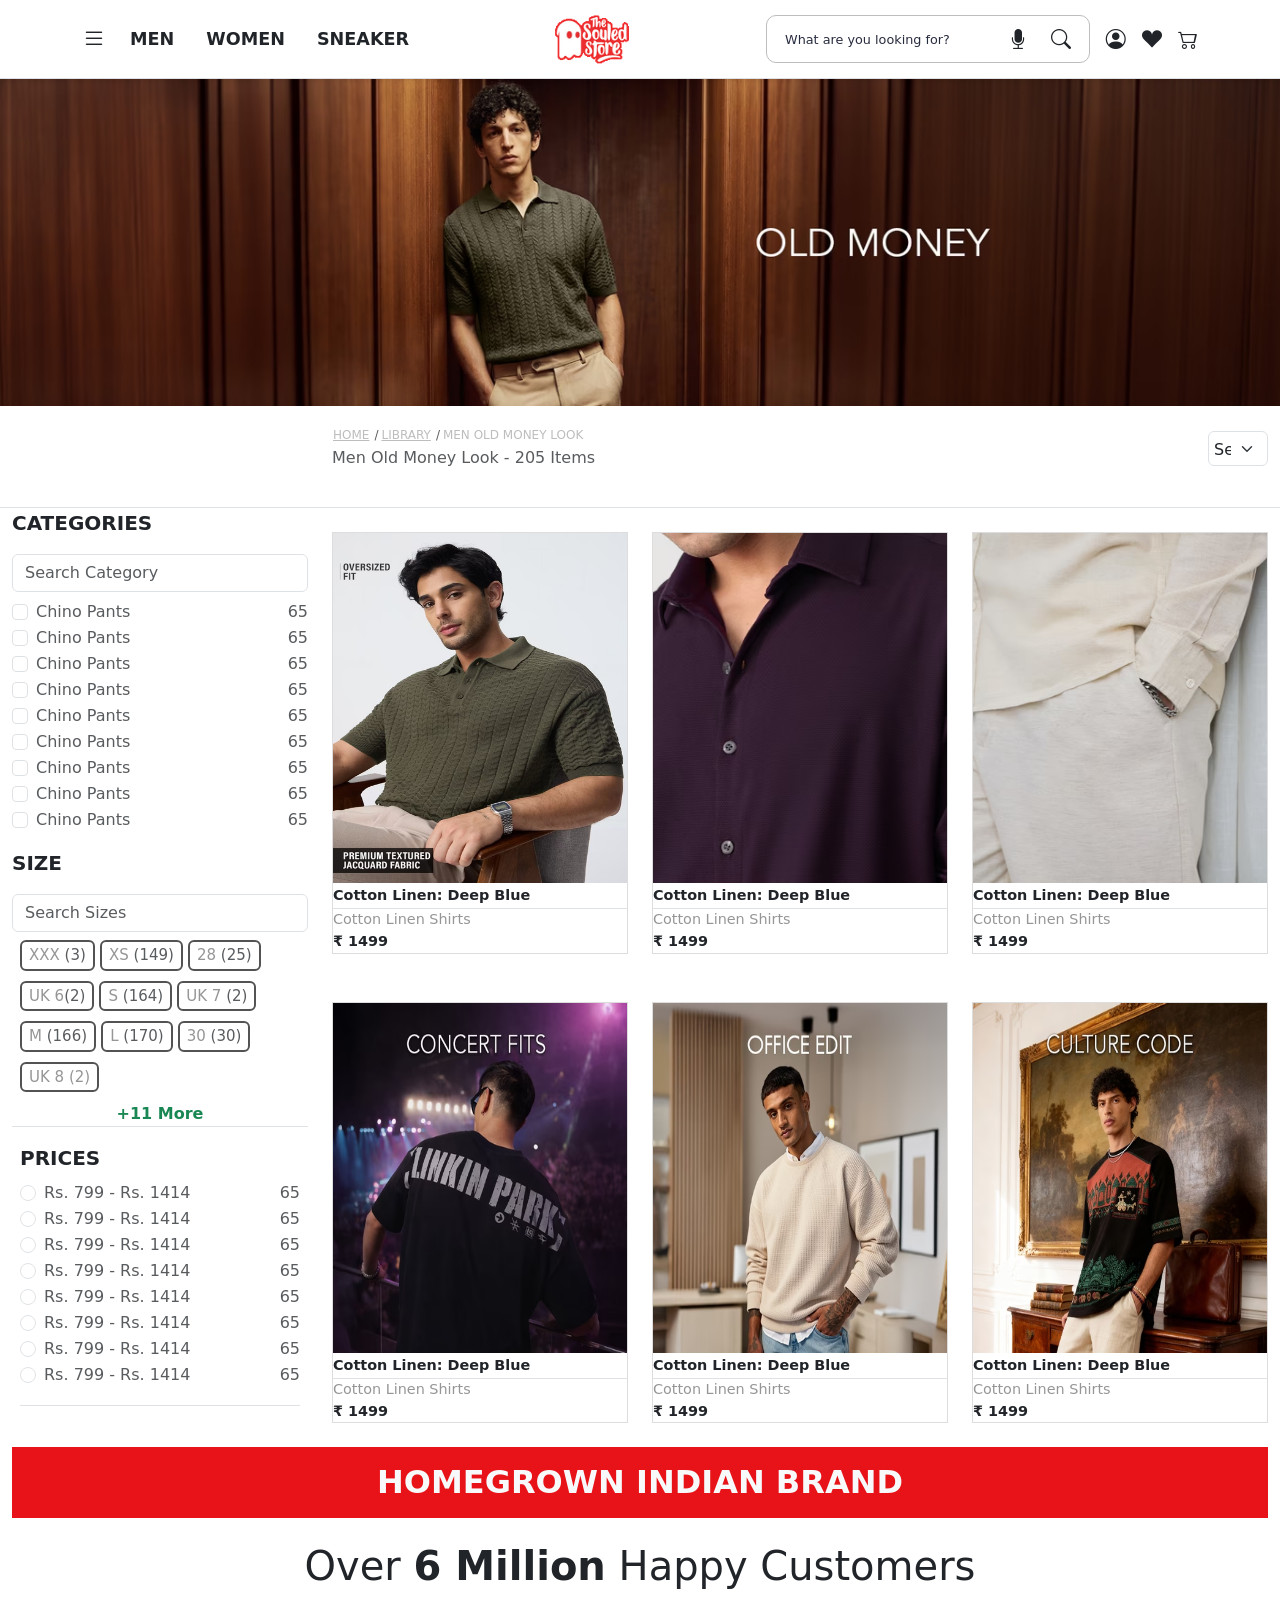
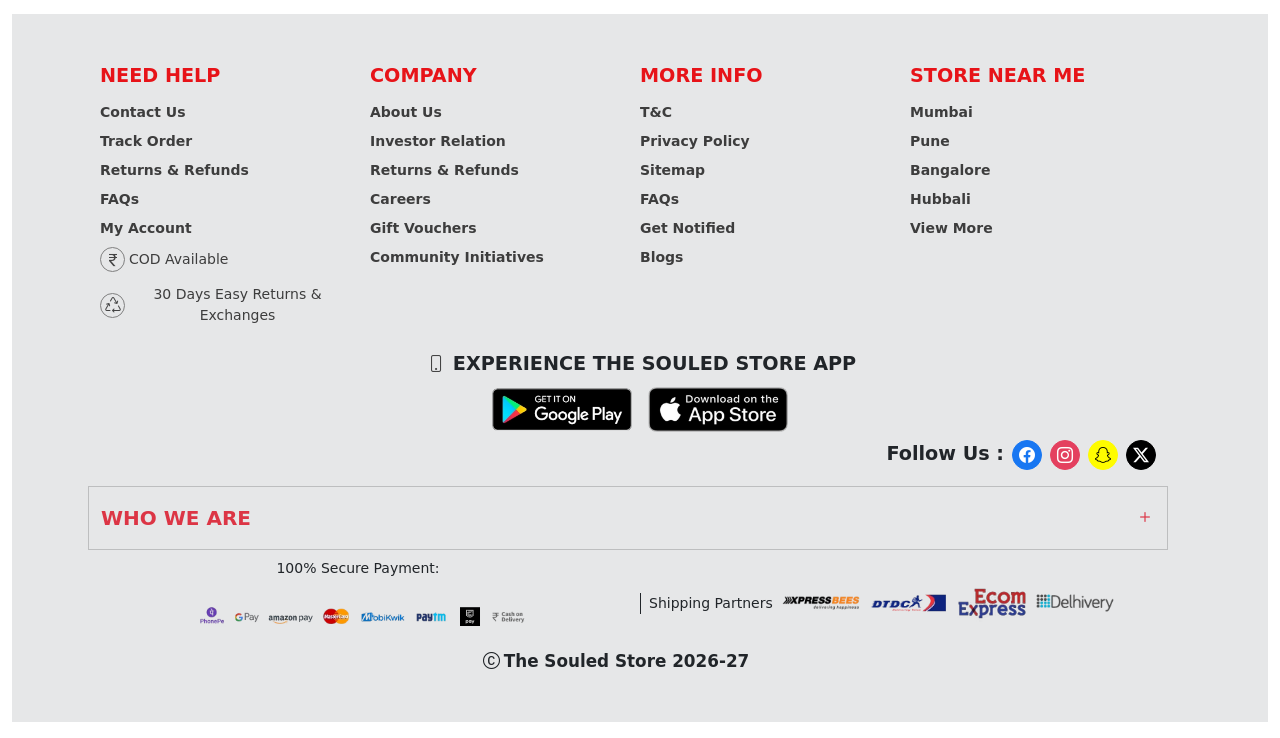
==== commit 9201e02a: "Upadating paths for Images" ====
--- a/buy-page.html
+++ b/buy-page.html
@@ -16,8 +16,8 @@
     <link rel="stylesheet"
         href="https://cdnjs.cloudflare.com/ajax/libs/OwlCarousel2/2.3.4/assets/owl.theme.default.min.css" />
     <!-- Custom Css -->
-    <link rel="stylesheet" href="/css/style.css">
-    <link rel="shortcut icon" href="/assets/fevicon.png" type="image/x-icon">
+    <link rel="stylesheet" href="./css/style.css">
+    <link rel="shortcut icon" href="./assets/fevicon.png" type="image/x-icon">
 </head>
 
 <body>
@@ -26,31 +26,32 @@
         class="navbar navbar-expand-lg navbar-expand-sm  navbar-expand-md fixed-top bg-white border-bottom  shadow-sm ">
         <div class="container">
             <!-- Left Menu -->
-            <ul class="navbar-nav d-flex align-items-center gap-3 fs-5 fw-bold">
+            <ul class="navbar-nav d-flex align-items-center gap-3 fs-5 fw-bold ">
                 <!-- Offcanvas Button -->
                 <li class="nav-item canvas-btn ">
-                    <button class=" bg-transparent border-0 p-0 fs-4" data-bs-toggle="offcanvas"
-                        data-bs-target="#offcanvasScrolling" aria-controls="offcanvasScrolling">
-                        <i class="bi bi-list"></i>
+                    <button class="btn p-0 fs-4 border-0" data-bs-toggle="offcanvas"
+                        data-bs-target="#offcanvasScrolling" aria-controls="offcanvasScrolling"
+                        aria-label="Open categories menu">
+                        <i class="bi bi-list fw-bold fs-4"></i>
                     </button>
                 </li>
 
+                <li class="nav-item ">
+                    <a class="nav-link text-dark nav-underline  " href="#">MEN</a>
+                </li>
+
+                <li class="nav-item ">
+                    <a class="nav-link text-dark nav-underline" href="#">WOMEN</a>
+                </li>
+
                 <li class="nav-item">
-                    <a class="nav-link text-dark" href="#">MEN</a>
-                </li>
-
-                <li class="nav-item">
-                    <a class="nav-link text-dark" href="#">WOMEN</a>
-                </li>
-
-                <li class="nav-item">
-                    <a class="nav-link text-dark" href="#">SNEAKER</a>
+                    <a class="nav-link text-dark nav-underline" href="#">SNEAKER</a>
                 </li>
             </ul>
 
             <!-- Logo -->
             <a class="navbar-brand mx-auto" href="index.html">
-                <img src="/assets/Soul-logo.gif" class="img-fluid" alt="Souled Store" />
+                <img src="./assets/Soul-logo.gif" class="img-fluid" alt="Souled Store" />
             </a>
 
             <!-- Right Icons -->
@@ -66,16 +67,16 @@
                     </span>
                 </div>
 
-                <a href="login.html"><i class="bi bi-person-circle fs-5 text-dark nav-underline"></i></a>
-                <a href="/empty-whislist.html"><i class="bi bi-suit-heart-fill fs-5 text-dark nav-underline"></i></a>
-                <a href="empty-cart.html"><i class="bi bi-cart2 fs-5 text-dark nav-underline"></i></a>
+                <a href="./login.html"><i class="bi bi-person-circle fs-5 text-dark nav-underline"></i></a>
+                <a href="./empty-whislist.html"><i class="bi bi-suit-heart-fill fs-5 text-dark nav-underline"></i></a>
+                <a href="./empty-cart.html"><i class="bi bi-cart2 fs-5 text-dark nav-underline"></i></a>
             </div>
         </div>
     </nav>
     <!-- nav-end -->
     <!-- hero-section start -->
     <section class="hero-section">
-        <img src="/assets/buy-hero.png" alt="" class=" buy-hero img-fluid">
+        <img src="./assets/buy-hero.png" alt="" class=" buy-hero img-fluid">
     </section>
     <!-- hero-section end -->
 
@@ -321,16 +322,14 @@
                     <!-- Card 1 -->
                     <div class="col-md-4">
                         <div class="product-card">
-                              <a href="/gallery.html">
-                                 <div class="img-wrapper">
-                              
-                                <img src="assets/gallery-img1.png" class="img-fluid right-img" alt="">
-                                <div class="heart-icon">
-                                    <i class="bi bi-heart"></i>
-                                </div>
-                            </div>
-                              </a>
-                           
+                            <a href="./gallery.html">
+                                <div class="img-wrapper">
+
+                                    <img src="assets/gallery-img1.png" class="img-fluid right-img" alt="">
+
+                                </div>
+                            </a>
+
                             <div class="cate-text">
                                 <h6 class="m-0 border-bottom py-1">Cotton Linen: Deep Blue</h6>
                                 <p class="m-0">Cotton Linen Shirts</p>
@@ -344,9 +343,7 @@
                         <div class="product-card">
                             <div class="img-wrapper">
                                 <img src="assets/trending4.png" class="img-fluid right-img" alt="">
-                                <div class="heart-icon">
-                                    <i class="bi bi-heart"></i>
-                                </div>
+
                             </div>
                             <div class="cate-text">
                                 <h6 class="m-0 border-bottom py-1">Cotton Linen: Deep Blue</h6>
@@ -361,9 +358,7 @@
                         <div class="product-card">
                             <div class="img-wrapper">
                                 <img src="assets/trending2.png" class="img-fluid right-img" alt="">
-                                <div class="heart-icon">
-                                    <i class="bi bi-heart"></i>
-                                </div>
+
                             </div>
                             <div class="cate-text">
                                 <h6 class="m-0 border-bottom py-1">Cotton Linen: Deep Blue</h6>
@@ -380,9 +375,7 @@
                         <div class="product-card">
                             <div class="img-wrapper">
                                 <img src="assets/fit2.png" class="img-fluid right-img" alt="">
-                                <div class="heart-icon">
-                                    <i class="bi bi-heart"></i>
-                                </div>
+
                             </div>
                             <div class="cate-text">
                                 <h6 class="m-0 border-bottom py-1">Cotton Linen: Deep Blue</h6>
@@ -397,9 +390,7 @@
                         <div class="product-card">
                             <div class="img-wrapper">
                                 <img src="assets/fit3.png" class="img-fluid right-img" alt="">
-                                <div class="heart-icon">
-                                    <i class="bi bi-heart"></i>
-                                </div>
+
                             </div>
                             <div class="cate-text">
                                 <h6 class="m-0 border-bottom py-1">Cotton Linen: Deep Blue</h6>
@@ -414,9 +405,7 @@
                         <div class="product-card">
                             <div class="img-wrapper">
                                 <img src="assets/fit4.png" class="img-fluid right-img" alt="">
-                                <div class="heart-icon">
-                                    <i class="bi bi-heart"></i>
-                                </div>
+
                             </div>
                             <div class="cate-text">
                                 <h6 class="m-0 border-bottom py-1">Cotton Linen: Deep Blue</h6>
@@ -430,9 +419,9 @@
             </div>
 
             <!-- buy section list  end -->
-            <!-- Footer start -->
-
-            <footer class=" w-100 buy-foot">
+
+            <!-- Footer Start -->
+            <footer class=" w-100">
                 <div class="footer-heading  ">
                     <h1 class="text-center fw-semibold text-light py-3 fs-2   ">HOMEGROWN INDIAN BRAND</h1>
                     <h2 class="text-center fs-1 py-3">Over <span class="fw-bold"> 6 Million</span> Happy Customers</h2>
@@ -503,8 +492,8 @@
                             </p>
 
                             <div class="foot-downloads d-flex justify-content-center gap-3 mt-2">
-                                <img src="/assets/foot-download1.png" class="foot-app img-fluid" alt="">
-                                <img src="/assets/foot-download3.png" class="foot-app img-fluid" alt="">
+                                <img src="./assets/foot-download1.png" class="foot-app img-fluid" alt="">
+                                <img src="./assets/foot-download3.png" class="foot-app img-fluid" alt="">
                             </div>
 
                         </div>
@@ -535,7 +524,7 @@
                             <div class="col-md-6">
                                 <div class="d-flex align-items-center text-center gap-2">
                                     <span class="small">100% Secure Payment:
-                                        <img src="/assets/foot-payemnt.png" class="img-fluid pay-img" alt="">
+                                        <img src="./assets/foot-payemnt.png" class="img-fluid pay-img" alt="">
                                     </span>
                                 </div>
 
@@ -544,10 +533,10 @@
                             <div class="col-md-6 d-flex align-items-center ">
                                 <div class="d-flex align-items-center text-center gap-2">
                                     <span class="small border-start border-1 border-dark ps-2">Shipping Partners</span>
-                                    <img src="/assets/icon4 (1).png" class="img-fluid icon" alt="">
-                                    <img src="/assets/icon4 (2).png" class="img-fluid icon" alt="">
-                                    <img src="/assets/icon4 (3).png" class="img-fluid icon" alt="">
-                                    <img src="/assets/icon4 (4).png" class="img-fluid icon" alt="">
+                                    <img src="./assets/icon4 (1).png" class="img-fluid icon" alt="">
+                                    <img src="./assets/icon4 (2).png" class="img-fluid icon" alt="">
+                                    <img src="./assets/icon4 (3).png" class="img-fluid icon" alt="">
+                                    <img src="./assets/icon4 (4).png" class="img-fluid icon" alt="">
 
                                 </div>
 
@@ -569,26 +558,26 @@
 
 
             </footer>
-
-
-
-
-
-
-
-
-            <!-- ================= OFFCANVAS ================= -->
+            <!-- Footer END -->
+
+
+
+
+
+
+
+
+            <!-- ================= OFFCANVAS START ================= -->
             <div class="offcanvas offcanvas-start left-canvas" data-bs-scroll="true" data-bs-backdrop="true"
                 tabindex="0" id="offcanvasScrolling">
                 <div class="offcanvas-header d-flex align-items-center justify-content-between">
-                    <img src="/assets/Soul-logo.gif" class="logo-img" alt="">
+                    <img src="./assets/Soul-logo.gif" class="logo-img" alt="">
                     <a href="#" class=" border-btn">Login/sign-up</a>
                 </div>
                 <div class="offcanvas-body p-0">
 
                     <a class="off-head py-0 d-block d-flex align-items-center justify-content-center gap-2"
-                        href="#">Earn
-                        10%
+                        href="#">Earn 10%
                         Cashback on Every App Order
                         <span class="d-flex justify-content-center align-items-center gap-2">
                             <i class="bi bi-apple"></i> <i class="bi bi-google-play"></i>
@@ -623,36 +612,36 @@
                             <!-- owl carousel start men -->
                             <div class="owl-carousel owl-theme px-3">
                                 <div class="item">
-                                    <img src="/assets/men-icon-1.png" class="img-fluid rounded" alt="">
+                                    <img src="./assets/men-icon-1.png" class="img-fluid rounded" alt="">
                                     <p class="text-muted text-center">New Arrivals</p>
                                 </div>
                                 <div class="item">
-                                    <img src="/assets/men-icon-2.png" class="img-fluid rounded" alt="">
-                                    <p class="text-muted text-center fs-6">Hot Merch</p>
+                                    <img src="./assets/men-icon-2.png" class="img-fluid rounded" alt="">
+                                    <p class="text-muted text-center ">Hot Merch</p>
                                 </div>
                                 <div class="item">
-                                    <img src="/assets/men-icon-3.png" class="img-fluid rounded" alt="">
-                                    <p class="text-muted text-center fs-6">Anime</p>
+                                    <img src="./assets/men-icon-3.png" class="img-fluid rounded" alt="">
+                                    <p class="text-muted text-center ">Anime</p>
                                 </div>
                                 <div class="item">
-                                    <img src="/assets/men-icon-4.png" class="img-fluid rounded" alt="">
-                                    <p class="text-muted text-center fs-6">Harry Porter</p>
+                                    <img src="./assets/men-icon-4.png" class="img-fluid rounded" alt="">
+                                    <p class="text-muted text-center ">Harry Porter</p>
                                 </div>
                                 <div class="item">
-                                    <img src="/assets/men-icon-5.png" class="img-fluid rounded" alt="">
-                                    <p class="text-muted text-center fs-6">Marvel</p>
+                                    <img src="./assets/men-icon-5.png" class="img-fluid rounded" alt="">
+                                    <p class="text-muted text-center ">Marvel</p>
                                 </div>
                                 <div class="item">
-                                    <img src="/assets/men-icon-6.png" class="img-fluid rounded" alt="">
-                                    <p class="text-muted text-center fs-6">Culture code</p>
+                                    <img src="./assets/men-icon-6.png" class="img-fluid rounded" alt="">
+                                    <p class="text-muted text-center ">Culture code</p>
                                 </div>
                                 <div class="item">
-                                    <img src="/assets/men-icon-7.png" class="img-fluid rounded" alt="">
-                                    <p class="text-muted text-center fs-6">Cult Callsics</p>
+                                    <img src="./assets/men-icon-7.png" class="img-fluid rounded" alt="">
+                                    <p class="text-muted text-center ">Cult Callsics</p>
                                 </div>
                                 <div class="item">
-                                    <img src="/assets/men-icon-8.png" class="img-fluid rounded" alt="">
-                                    <p class="text-muted text-center fs-6">Kids-wear</p>
+                                    <img src="./assets/men-icon-8.png" class="img-fluid rounded" alt="">
+                                    <p class="text-muted text-center ">Kids-wear</p>
                                 </div>
                             </div>
                             <!-- owl crosel end -->
@@ -692,46 +681,46 @@
                                                             <div class="row row-cols-2 row-cols-sm-3 row-cols-md-5 ">
 
                                                                 <div class="col text-center">
-                                                                    <img src="/assets/shop nested icon 1.png"
+                                                                    <img src="./assets/shop nested icon 1.png"
                                                                         class="img-fluid rounded" alt="">
                                                                     <h5 class="fs-6 mt-2">Shirts</h5>
                                                                 </div>
 
                                                                 <div class="col text-center">
-                                                                    <img src="/assets/shop nested icon 1.png"
+                                                                    <img src="./assets/shop nested icon 1.png"
                                                                         class="img-fluid rounded" alt="">
                                                                     <h5 class="fs-6 mt-2">T-Shirts</h5>
                                                                 </div>
 
                                                                 <div class="col text-center">
-                                                                    <img src="/assets/shop nested icon 1.png"
+                                                                    <img src="./assets/shop nested icon 1.png"
                                                                         class="img-fluid rounded" alt="">
                                                                     <h5 class="fs-6 mt-2">Hoodies</h5>
                                                                 </div>
 
                                                                 <div class="col text-center">
-                                                                    <img src="/assets/shop nested icon 1.png"
+                                                                    <img src="./assets/shop nested icon 1.png"
                                                                         class="img-fluid rounded" alt="">
                                                                     <h5 class="fs-6 mt-2">Jackets</h5>
                                                                 </div>
 
                                                                 <div class="col text-center">
-                                                                    <img src="/assets/shop nested icon 1.png"
+                                                                    <img src="./assets/shop nested icon 1.png"
                                                                         class="img-fluid rounded" alt="">
                                                                     <h5 class="fs-6 mt-2">Sweatshirts</h5>
                                                                 </div>
                                                                 <div class="col text-center">
-                                                                    <img src="/assets/shop nested icon 1.png"
+                                                                    <img src="./assets/shop nested icon 1.png"
                                                                         class="img-fluid rounded" alt="">
                                                                     <h5 class="fs-6 mt-2">Sweatshirts</h5>
                                                                 </div>
                                                                 <div class="col text-center">
-                                                                    <img src="/assets/shop nested icon 1.png"
+                                                                    <img src="./assets/shop nested icon 1.png"
                                                                         class="img-fluid rounded" alt="">
                                                                     <h5 class="fs-6 mt-2">Sweatshirts</h5>
                                                                 </div>
                                                                 <div class="col text-center">
-                                                                    <img src="/assets/shop nested icon 1.png"
+                                                                    <img src="./assets/shop nested icon 1.png"
                                                                         class="img-fluid rounded" alt="">
                                                                     <h5 class="fs-6 mt-2">Sweatshirts</h5>
                                                                 </div>
@@ -786,7 +775,7 @@
                                                         <div class="accordion-body">
                                                             <div class="row">
                                                                 <div class="col-md-2">
-                                                                    <img src="/assets/men-icon-2.png"
+                                                                    <img src="./assets/men-icon-2.png"
                                                                         class="img-fluid rounded" alt="">
                                                                     <p class="text-center text-muted">
                                                                         T-shirts
@@ -814,7 +803,7 @@
                                                         <div class="accordion-body">
                                                             <div class="row">
                                                                 <div class="col-md-3">
-                                                                    <img src="/assets/men-icon-4.png"
+                                                                    <img src="./assets/men-icon-4.png"
                                                                         class="img-fluid rounded" alt="">
                                                                     <p class="text-center text-muted">
                                                                         Oversized T-shirts
@@ -866,7 +855,7 @@
                                                         <div class="accordion-body">
                                                             <div class="row">
                                                                 <div class="col-md-3">
-                                                                    <img src="/assets/men-icon-7.png"
+                                                                    <img src="./assets/men-icon-7.png"
                                                                         class="img-fluid rounded" alt="">
                                                                     <p class="text-center">
                                                                         All Bottomwear
@@ -900,42 +889,42 @@
                                                 <!-- all accssesories owl carosel start -->
                                                 <div class="owl-carousel owl-theme All-accessories-carousel px-2">
                                                     <div class="item">
-                                                        <img src="/assets/men-icon-2.png" class="img-fluid rounded"
+                                                        <img src="./assets/men-icon-2.png" class="img-fluid rounded"
                                                             alt="">
                                                         <p class="text-center">Hello</p>
                                                     </div>
                                                     <div class="item">
-                                                        <img src="/assets/men-icon-2.png" class="img-fluid rounded"
+                                                        <img src="./assets/men-icon-2.png" class="img-fluid rounded"
                                                             alt="">
                                                         <p class="text-center">Hello</p>
                                                     </div>
                                                     <div class="item">
-                                                        <img src="/assets/men-icon-2.png" class="img-fluid rounded"
+                                                        <img src="./assets/men-icon-2.png" class="img-fluid rounded"
                                                             alt="">
                                                         <p class="text-center">Hello</p>
                                                     </div>
                                                     <div class="item">
-                                                        <img src="/assets/men-icon-2.png" class="img-fluid rounded"
+                                                        <img src="./assets/men-icon-2.png" class="img-fluid rounded"
                                                             alt="">
                                                         <p class="text-center">Hello</p>
                                                     </div>
                                                     <div class="item">
-                                                        <img src="/assets/men-icon-2.png" class="img-fluid rounded"
+                                                        <img src="./assets/men-icon-2.png" class="img-fluid rounded"
                                                             alt="">
                                                         <p class="text-center">Hello</p>
                                                     </div>
                                                     <div class="item">
-                                                        <img src="/assets/men-icon-2.png" class="img-fluid rounded"
+                                                        <img src="./assets/men-icon-2.png" class="img-fluid rounded"
                                                             alt="">
                                                         <p class="text-center">Hello</p>
                                                     </div>
                                                     <div class="item">
-                                                        <img src="/assets/men-icon-2.png" class="img-fluid rounded"
+                                                        <img src="./assets/men-icon-2.png" class="img-fluid rounded"
                                                             alt="">
                                                         <p class="text-center">Hello</p>
                                                     </div>
                                                     <div class="item">
-                                                        <img src="/assets/men-icon-2.png" class="img-fluid rounded"
+                                                        <img src="./assets/men-icon-2.png" class="img-fluid rounded"
                                                             alt="">
                                                         <p class="text-center">Hello</p>
                                                     </div>
@@ -1050,7 +1039,7 @@
                                             <div class="accordion-body">
                                                 <div class="row">
                                                     <label for="#">Shop Now</label>
-                                                    <div class="col-md-3"><img src="/assets/Soul-logo.gif" alt="">
+                                                    <div class="col-md-3"><img src="./assets/Soul-logo.gif" alt="">
                                                         <p class="text-center"></p>
                                                     </div>
                                                 </div>
@@ -1067,22 +1056,22 @@
                             tabindex="0">
                             <div class="owl-carousel owl-theme crousel-cards px-3">
                                 <div class="item"> <img src="assets/women-icon-1.png" alt="">
-                                    <h4 class="text-dark fw-bold">Harry-porter</h4>
+                                    <p class="text-dark fw-bold mb-0">Harry-porter</p>
                                 </div>
                                 <div class="item"> <img src="assets/women-icon-2.png" alt="">
-                                    <h4 class="text-dark fw-bold">Kawaii</h4>
+                                    <p class="text-dark fw-bold mb-0">Kawaii</p>
                                 </div>
                                 <div class="item"> <img src="assets/women-icon-3.png" alt="">
-                                    <h4 class="text-dark fw-bold">Oversized Tees</h4>
+                                    <p class="text-dark fw-bold mb-0">Oversized Tees</p>
                                 </div>
                                 <div class="item"> <img src="assets/women-icon-4.png" alt="">
-                                    <h4 class="text-dark fw-bold">New Arrivals</h4>
+                                    <p class="text-dark fw-bold mb-0">New Arrivals</p>
                                 </div>
                                 <div class="item"> <img src="assets/women-icon-5.png" alt="">
-                                    <h4 class="text-dark fw-bold">Cotton Linen</h4>
+                                    <p class="text-dark fw-bold mb-0">Cotton Linen</p>
                                 </div>
                                 <div class="item"> <img src="assets/women-icon-6.png" alt="">
-                                    <h4 class="text-dark fw-bold">Souled</h4>
+                                    <p class="text-dark fw-bold mb-0">Souled</p>
                                 </div>
                             </div>
                         </div>
@@ -1090,28 +1079,29 @@
                             aria-labelledby="pills-Sneaker-tab" tabindex="0">
                             <div class="owl-carousel owl-theme crousel-cards px-3">
                                 <div class="item"> <img src="assets/sneaker-icon-1.png" alt="">
-                                    <h4 class="text-dark fw-bold">Kanso V2</h4>
+                                    <p class="text-dark fw-bold">Kanso V2</p>
                                 </div>
                                 <div class="item"> <img src="assets/sneaker-icon-2.png" alt="">
-                                    <h4 class="text-dark fw-bold">UBZ Ascend</h4>
+                                    <p class="text-dark fw-bold mb-0 ">UBZ Ascend</p>
                                 </div>
                                 <div class="item"> <img src="assets/sneaker-icon-3.png" alt="">
-                                    <h4 class="text-dark fw-bold">Raptors</h4>
+                                    <p class="text-dark fw-bold">Raptors</p>
                                 </div>
                                 <div class="item"> <img src="assets/sneaker-icon-4.png" alt="">
-                                    <h4 class="text-dark fw-bold">New kakashi</h4>
+                                    <p class="text-dark fw-bold ">New kakashi</p>
                                 </div>
                                 <div class="item"> <img src="assets/sneaker-icon-5.png" alt="">
-                                    <h4 class="text-dark fw-bold">UBZ NXT</h4>
+                                    <p class="text-dark fw-bold">UBZ NXT</p>
                                 </div>
                                 <div class="item"> <img src="assets/sneaker-icon-6.png" alt="">
-                                    <h4 class="text-dark fw-bold">Football Shoe</h4>
+                                    <p class="text-dark fw-bold mb-0">Football Shoe</p>
                                 </div>
                             </div>
                         </div>
                     </div>
                 </div>
             </div>
+            <!-- ================= OFFCANVAS END ================= -->
 
 
 
--- a/css/style.css
+++ b/css/style.css
@@ -1,5 +1,5 @@
-@import url(/css/variable.css);
-@import url(/css/responsive.css);
+@import url(./responsive.css);
+@import url(./variable.css);
 
 html {
     font: 62.5%;
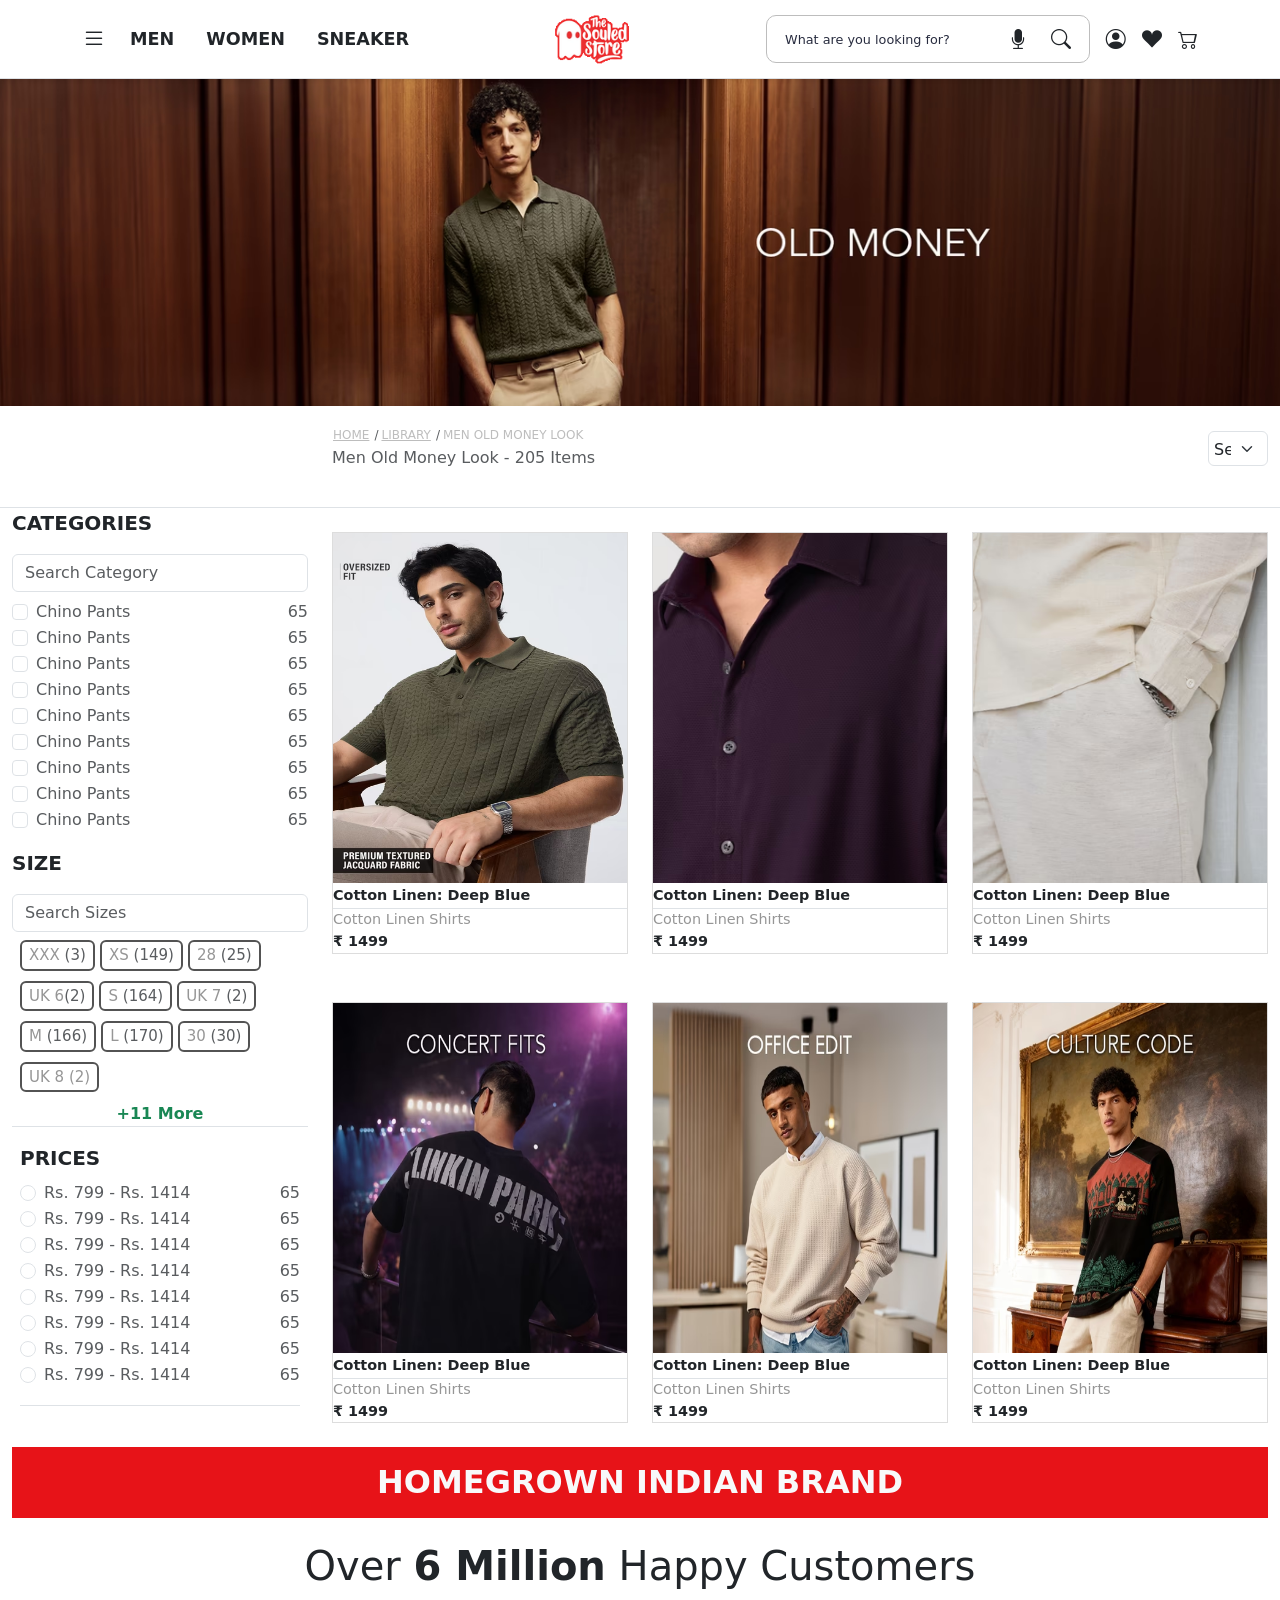
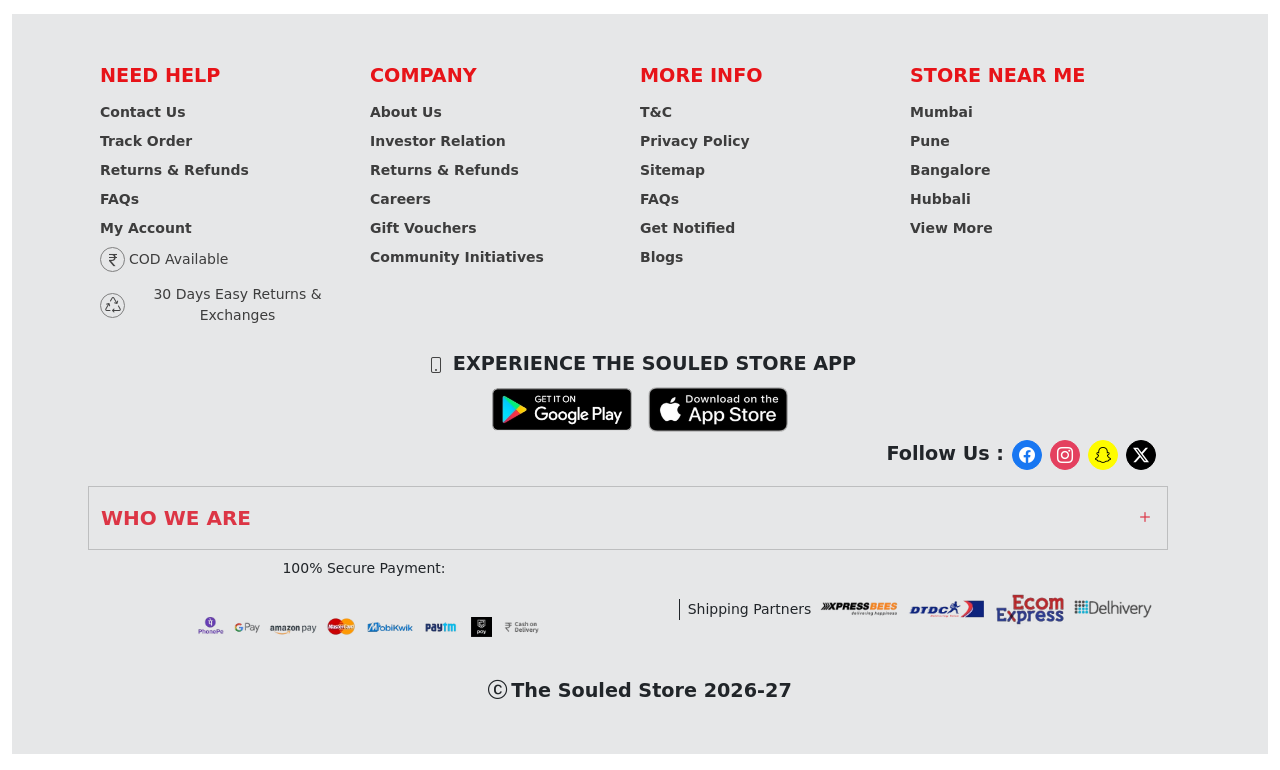
==== commit c9f1c6f5: "Updated all project files" ====
--- a/buy-page.html
+++ b/buy-page.html
@@ -421,686 +421,658 @@
             <!-- buy section list  end -->
 
             <!-- Footer Start -->
-            <footer class=" w-100">
-                <div class="footer-heading  ">
-                    <h1 class="text-center fw-semibold text-light py-3 fs-2   ">HOMEGROWN INDIAN BRAND</h1>
-                    <h2 class="text-center fs-1 py-3">Over <span class="fw-bold"> 6 Million</span> Happy Customers</h2>
-                </div>
-                <div class="footer-content w-100 ">
-                    <div class=" foot row w-100 ">
-                        <div class="col-md-3">
-                            <p class="mb-2 fw-bold ">NEED HELP</p>
-                            <ul class=" content-list list-unstyled">
-                                <li class=" py-1 small">Contact Us</li>
-                                <li class=" py-1 small">Track Order</li>
-                                <li class=" py-1 small">Returns & Refunds</li>
-                                <li class=" py-1 small">FAQs</li>
-                                <li class=" py-1 small">My Account</li>
-                                <li class=" py-1 d-flex align-items-center text-center gap-1">
-                                    <span><i class="bi bi-currency-rupee"></i></span>
-                                    <span class="fw-normal small mb-0"> COD Available</span>
-                                </li>
-                                <li class=" py-2 d-flex align-items-center text-center gap-1">
-                                    <span><i class="bi bi-recycle"></i></span>
-                                    <span class="fw-normal small"> 30 Days Easy Returns & Exchanges</span>
-                                </li>
-                            </ul>
-                        </div>
-
-                        <div class="col-md-3">
-                            <p class="mb-2 fw-bold ">COMPANY</p>
-                            <ul class="content-list list-unstyled">
-                                <li class=" py-1 small">About Us</li>
-                                <li class=" py-1 small">Investor Relation</li>
-                                <li class=" py-1 small">Returns & Refunds</li>
-                                <li class=" py-1 small">Careers</li>
-                                <li class=" py-1 small">Gift Vouchers</li>
-                                <li class=" py-1 small">Community Initiatives</li>
-                            </ul>
-                        </div>
-                        <div class="col-md-3">
-                            <p class="mb-2 fw-bold ">MORE INFO</p>
-                            <ul class=" content-list list-unstyled">
-                                <li class=" py-1 small">T&C</li>
-                                <li class=" py-1 small">Privacy Policy</li>
-                                <li class=" py-1 small">Sitemap</li>
-                                <li class=" py-1 small">FAQs</li>
-                                <li class=" py-1 small">Get Notified</li>
-                                <li class=" py-1 small">Blogs</li>
-                            </ul>
-                        </div>
-                        <div class="col-md-3">
-                            <p class="mb-2 fw-bold ">STORE NEAR ME</p>
-                            <ul class=" content-list list-unstyled">
-                                <li class=" py-1 small">Mumbai</li>
-                                <li class=" py-1 small">Pune</li>
-                                <li class=" py-1 small">Bangalore</li>
-                                <li class=" py-1 small">Hubbali</li>
-                                <li class=" py-1 small">View More</li>
-                            </ul>
-                        </div>
-                    </div>
-
-                    <div class="row">
-                        <div class="col-md-12 text-center">
-
-                            <p class="m-0 d-flex align-items-center justify-content-center gap-1">
-                                <i class="bi bi-phone small lh-1"></i>
-                                <span class="text-dark text-uppercase">
-                                    Experience The Souled Store App
-                                </span>
-                            </p>
-
-                            <div class="foot-downloads d-flex justify-content-center gap-3 mt-2">
-                                <img src="./assets/foot-download1.png" class="foot-app img-fluid" alt="">
-                                <img src="./assets/foot-download3.png" class="foot-app img-fluid" alt="">
-                            </div>
-
-                        </div>
-
-                        <div class="follow-links row">
-                            <div class="col-md-12">
-                                <div class="content d-flex gap-2 align-items-center justify-content-end py-2">
-                                    <p class="text-dark mb-0">Follow Us :</p>
-
-                                    <i class="bi bi-facebook social-icon"></i>
-                                    <i class="bi bi-instagram social-icon"></i>
-                                    <i class="bi bi-snapchat social-icon"></i>
-                                    <i class="bi bi-twitter-x social-icon"></i>
-                                </div>
-                            </div>
-                        </div>
-                        <div class="row py-2">
-                            <div class=" card col-md-12 bg-transparent py-3 d-flex rounded-0">
-                                <div class=" d-flex justify-content-between">
-                                    <span class="text-uppercase fs-5 text-danger fw-bold">who we are</span>
-                                    <i class="bi bi-plus text-danger fs-5"></i>
-                                </div>
-
-                            </div>
-                        </div>
-
-                        <div class="row ">
-                            <div class="col-md-6">
-                                <div class="d-flex align-items-center text-center gap-2">
-                                    <span class="small">100% Secure Payment:
-                                        <img src="./assets/foot-payemnt.png" class="img-fluid pay-img" alt="">
-                                    </span>
-                                </div>
-
-
-                            </div>
-                            <div class="col-md-6 d-flex align-items-center ">
-                                <div class="d-flex align-items-center text-center gap-2">
-                                    <span class="small border-start border-1 border-dark ps-2">Shipping Partners</span>
-                                    <img src="./assets/icon4 (1).png" class="img-fluid icon" alt="">
-                                    <img src="./assets/icon4 (2).png" class="img-fluid icon" alt="">
-                                    <img src="./assets/icon4 (3).png" class="img-fluid icon" alt="">
-                                    <img src="./assets/icon4 (4).png" class="img-fluid icon" alt="">
-
-                                </div>
-
-                            </div>
-                            <div class="row">
-                                <div class="col-md-12 d-flex justify-content-center align-items-center">
-                                    <p class="d-flex align-items-center gap-1 m-0">
-                                        <i class="bi bi-c-circle d-flex align-items-center text-dark small"></i>
-                                        <span class="d-flex align-items-center text-dark small">
-                                            The Souled Store 2026-27
-                                        </span>
-                                    </p>
-                                </div>
-                            </div>
-                        </div>
-
-
-                    </div>
-
-
-            </footer>
-            <!-- Footer END -->
-
-
-
-
-
-
-
-
-            <!-- ================= OFFCANVAS START ================= -->
-            <div class="offcanvas offcanvas-start left-canvas" data-bs-scroll="true" data-bs-backdrop="true"
-                tabindex="0" id="offcanvasScrolling">
-                <div class="offcanvas-header d-flex align-items-center justify-content-between">
-                    <img src="./assets/Soul-logo.gif" class="logo-img" alt="">
-                    <a href="#" class=" border-btn">Login/sign-up</a>
-                </div>
-                <div class="offcanvas-body p-0">
-
-                    <a class="off-head py-0 d-block d-flex align-items-center justify-content-center gap-2"
-                        href="#">Earn 10%
-                        Cashback on Every App Order
-                        <span class="d-flex justify-content-center align-items-center gap-2">
-                            <i class="bi bi-apple"></i> <i class="bi bi-google-play"></i>
-                        </span>
-                    </a>
-
-                    <!-- Off canvas Nav-Tabs  -->
-
-                    <ul class="nav nav-pills shadow-sm py-3 mb-3 justify-content-around" id="pills-tab" role="tablist">
-                        <li class="nav-item" role="presentation">
-                            <button class="nav-link active" id="pills-Men-tab" data-bs-toggle="pill"
-                                data-bs-target="#pills-Men" type="button" role="tab" aria-controls="pills-Men"
-                                aria-selected="true">Men</button>
+          <footer class=" w-100">
+        <div class="footer-heading  ">
+            <h1 class="text-center fw-semibold text-light py-3 fs-2   ">HOMEGROWN INDIAN BRAND</h1>
+            <h2 class="text-center fs-1 py-3">Over <span class="fw-bold"> 6 Million</span> Happy Customers</h2>
+        </div>
+        <div class="footer-content w-100 ">
+            <div class=" foot row w-100 ">
+                <div class="col-md-3">
+                    <p class="mb-2 fw-bold ">NEED HELP</p>
+                    <ul class=" content-list list-unstyled">
+                        <li class=" py-1 small">Contact Us</li>
+                        <li class=" py-1 small">Track Order</li>
+                        <li class=" py-1 small">Returns & Refunds</li>
+                        <li class=" py-1 small">FAQs</li>
+                        <li class=" py-1 small">My Account</li>
+                        <li class=" py-1 d-flex align-items-center text-center gap-1">
+                            <span><i class="bi bi-currency-rupee"></i></span>
+                            <span class="fw-normal small mb-0"> COD Available</span>
                         </li>
-                        <li class="nav-item" role="presentation">
-                            <button class="nav-link" id="pills-women-tab" data-bs-toggle="pill"
-                                data-bs-target="#pills-women" type="button" role="tab" aria-controls="pills-women"
-                                aria-selected="false">women</button>
-                        </li>
-                        <li class="nav-item" role="presentation">
-                            <button class="nav-link" id="pills-Sneaker-tab" data-bs-toggle="pill"
-                                data-bs-target="#pills-Sneaker" type="button" role="tab" aria-controls="pills-Sneaker"
-                                aria-selected="false">Sneaker</button>
+                        <li class=" py-2 d-flex align-items-center text-center gap-1">
+                            <span><i class="bi bi-recycle"></i></span>
+                            <span class="fw-normal small"> 30 Days Easy Returns & Exchanges</span>
                         </li>
                     </ul>
-
-
-                    <!-- Off Canvas Nav Tabs Content -->
-                    <div class="tab-content" id="pills-tabContent">
-                        <div class="tab-pane fade show active" id="pills-Men" role="tabpanel"
-                            aria-labelledby="pills-Men-tab" tabindex="0">
-                            <!-- owl carousel start men -->
-                            <div class="owl-carousel owl-theme px-3">
-                                <div class="item">
-                                    <img src="./assets/men-icon-1.png" class="img-fluid rounded" alt="">
-                                    <p class="text-muted text-center">New Arrivals</p>
-                                </div>
-                                <div class="item">
-                                    <img src="./assets/men-icon-2.png" class="img-fluid rounded" alt="">
-                                    <p class="text-muted text-center ">Hot Merch</p>
-                                </div>
-                                <div class="item">
-                                    <img src="./assets/men-icon-3.png" class="img-fluid rounded" alt="">
-                                    <p class="text-muted text-center ">Anime</p>
-                                </div>
-                                <div class="item">
-                                    <img src="./assets/men-icon-4.png" class="img-fluid rounded" alt="">
-                                    <p class="text-muted text-center ">Harry Porter</p>
-                                </div>
-                                <div class="item">
-                                    <img src="./assets/men-icon-5.png" class="img-fluid rounded" alt="">
-                                    <p class="text-muted text-center ">Marvel</p>
-                                </div>
-                                <div class="item">
-                                    <img src="./assets/men-icon-6.png" class="img-fluid rounded" alt="">
-                                    <p class="text-muted text-center ">Culture code</p>
-                                </div>
-                                <div class="item">
-                                    <img src="./assets/men-icon-7.png" class="img-fluid rounded" alt="">
-                                    <p class="text-muted text-center ">Cult Callsics</p>
-                                </div>
-                                <div class="item">
-                                    <img src="./assets/men-icon-8.png" class="img-fluid rounded" alt="">
-                                    <p class="text-muted text-center ">Kids-wear</p>
-                                </div>
-                            </div>
-                            <!-- owl crosel end -->
-
-                            <!-- ================= MAIN ACCORDION START ================= -->
-                            <div class="accordion" id="mainAccordion">
-
-                                <!-- ===== SHOP ALL ACCORDION START ===== -->
-                                <div class="accordion-item">
-                                    <h2 class="accordion-header">
-                                        <button class="accordion-button" type="button" data-bs-toggle="collapse"
-                                            data-bs-target="#shopAllCollapse" aria-expanded="true"
-                                            aria-controls="shopAllCollapse">
-                                            Shop All
-                                        </button>
-                                    </h2>
-
-                                    <div id="shopAllCollapse" class="accordion-collapse collapse show">
-
-                                        <div class="accordion-body p-0">
-
-                                            <!-- ===== CATEGORY ACCORDION START ===== -->
-                                            <div class="accordion cate-accordion p-0 border-0" id="categoryAccordion">
-
-                                                <div class="accordion-item">
-                                                    <h2 class="accordion-header">
-                                                        <button class="accordion-button" type="button"
-                                                            data-bs-toggle="collapse" data-bs-target="#categoryCollapse"
-                                                            aria-expanded="true" aria-controls="categoryCollapse">
-                                                            Category
-                                                        </button>
-                                                    </h2>
-                                                    <div id="categoryCollapse"
-                                                        class="accordion-collapse collapse show p-0">
-
-                                                        <div class="accordion-body">
-                                                            <div class="row row-cols-2 row-cols-sm-3 row-cols-md-5 ">
-
-                                                                <div class="col text-center">
-                                                                    <img src="./assets/shop nested icon 1.png"
-                                                                        class="img-fluid rounded" alt="">
-                                                                    <h5 class="fs-6 mt-2">Shirts</h5>
-                                                                </div>
-
-                                                                <div class="col text-center">
-                                                                    <img src="./assets/shop nested icon 1.png"
-                                                                        class="img-fluid rounded" alt="">
-                                                                    <h5 class="fs-6 mt-2">T-Shirts</h5>
-                                                                </div>
-
-                                                                <div class="col text-center">
-                                                                    <img src="./assets/shop nested icon 1.png"
-                                                                        class="img-fluid rounded" alt="">
-                                                                    <h5 class="fs-6 mt-2">Hoodies</h5>
-                                                                </div>
-
-                                                                <div class="col text-center">
-                                                                    <img src="./assets/shop nested icon 1.png"
-                                                                        class="img-fluid rounded" alt="">
-                                                                    <h5 class="fs-6 mt-2">Jackets</h5>
-                                                                </div>
-
-                                                                <div class="col text-center">
-                                                                    <img src="./assets/shop nested icon 1.png"
-                                                                        class="img-fluid rounded" alt="">
-                                                                    <h5 class="fs-6 mt-2">Sweatshirts</h5>
-                                                                </div>
-                                                                <div class="col text-center">
-                                                                    <img src="./assets/shop nested icon 1.png"
-                                                                        class="img-fluid rounded" alt="">
-                                                                    <h5 class="fs-6 mt-2">Sweatshirts</h5>
-                                                                </div>
-                                                                <div class="col text-center">
-                                                                    <img src="./assets/shop nested icon 1.png"
-                                                                        class="img-fluid rounded" alt="">
-                                                                    <h5 class="fs-6 mt-2">Sweatshirts</h5>
-                                                                </div>
-                                                                <div class="col text-center">
-                                                                    <img src="./assets/shop nested icon 1.png"
-                                                                        class="img-fluid rounded" alt="">
-                                                                    <h5 class="fs-6 mt-2">Sweatshirts</h5>
-                                                                </div>
-
-                                                            </div>
+                </div>
+
+                <div class="col-md-3">
+                    <p class="mb-2 fw-bold ">COMPANY</p>
+                    <ul class="content-list list-unstyled">
+                        <li class=" py-1 small">About Us</li>
+                        <li class=" py-1 small">Investor Relation</li>
+                        <li class=" py-1 small">Returns & Refunds</li>
+                        <li class=" py-1 small">Careers</li>
+                        <li class=" py-1 small">Gift Vouchers</li>
+                        <li class=" py-1 small">Community Initiatives</li>
+                    </ul>
+                </div>
+                <div class="col-md-3">
+                    <p class="mb-2 fw-bold ">MORE INFO</p>
+                    <ul class=" content-list list-unstyled">
+                        <li class=" py-1 small">T&C</li>
+                        <li class=" py-1 small">Privacy Policy</li>
+                        <li class=" py-1 small">Sitemap</li>
+                        <li class=" py-1 small">FAQs</li>
+                        <li class=" py-1 small">Get Notified</li>
+                        <li class=" py-1 small">Blogs</li>
+                    </ul>
+                </div>
+                <div class="col-md-3">
+                    <p class="mb-2 fw-bold ">STORE NEAR ME</p>
+                    <ul class=" content-list list-unstyled">
+                        <li class=" py-1 small">Mumbai</li>
+                        <li class=" py-1 small">Pune</li>
+                        <li class=" py-1 small">Bangalore</li>
+                        <li class=" py-1 small">Hubbali</li>
+                        <li class=" py-1 small">View More</li>
+                    </ul>
+                </div>
+            </div>
+
+            <div class="row">
+                <div class="col-md-12 text-center">
+
+                    <p class="m-0 d-flex align-items-center justify-content-center gap-1">
+                        <i class="bi bi-phone fs-6"></i>
+                        <span class="text-dark text-uppercase">
+                            Experience The Souled Store App
+                        </span>
+                    </p>
+
+                    <div class="foot-downloads d-flex justify-content-center gap-3 mt-2">
+                        <img src="./assets/foot-download1.png" class="foot-app img-fluid" alt="">
+                        <img src="./assets/foot-download3.png" class="foot-app img-fluid" alt="">
+                    </div>
+
+                </div>
+
+                <div class="follow-links row">
+                    <div class="col-md-12">
+                        <div class="content d-flex gap-2 align-items-center justify-content-end py-2">
+                            <p class="text-dark mb-0">Follow Us :</p>
+
+                            <i class="bi bi-facebook social-icon"></i>
+                            <i class="bi bi-instagram social-icon"></i>
+                            <i class="bi bi-snapchat social-icon"></i>
+                            <i class="bi bi-twitter-x social-icon"></i>
+                        </div>
+                    </div>
+                </div>
+                <div class="row py-2">
+                    <div class=" card col-md-12 bg-transparent py-3 d-flex rounded-0">
+                        <div class=" d-flex justify-content-between">
+                            <span class="text-uppercase fs-5 text-danger fw-bold">who we are</span>
+                            <i class="bi bi-plus text-danger fs-5"></i>
+                        </div>
+
+                    </div>
+                </div>
+
+             <div class="container">
+    <div class="row">
+        <div class="col-md-6 mb-2">
+            <div class="d-flex align-items-center justify-content-center gap-2 flex-wrap">
+                <span class="small">100% Secure Payment:</span>
+                <img src="./assets/foot-payemnt.png" class="img-fluid pay-img" alt="">
+            </div>
+        </div>
+        <div class="col-md-6 mb-2 d-flex justify-content-center">
+            <div class="d-flex align-items-center justify-content-center flex-wrap gap-2">
+                <span class="small border-start border-1 border-dark ps-2">Shipping Partners</span>
+                <img src="./assets/icon4 (1).png" class="img-fluid" style="max-width:80px;" alt="">
+                <img src="./assets/icon4 (2).png" class="img-fluid" style="max-width:80px;" alt="">
+                <img src="./assets/icon4 (3).png" class="img-fluid" style="max-width:80px;" alt="">
+                <img src="./assets/icon4 (4).png" class="img-fluid" style="max-width:80px;" alt="">
+            </div>
+        </div>
+        <div class="col-12 d-flex justify-content-center mt-2">
+            <p class="d-flex align-items-center gap-1 m-0 small text-dark">
+                <i class="bi bi-c-circle"></i>
+                The Souled Store 2026-27
+            </p>
+        </div>
+    </div>
+</div>
+
+
+            </div>
+
+
+    </footer>
+            <!-- Footer END -->
+
+
+
+
+
+
+
+
+            <!-- ================= OFFCANVAS START ================= -->
+             <div class="offcanvas offcanvas-start left-canvas" data-bs-scroll="true" data-bs-backdrop="true" tabindex="0"
+        id="offcanvasScrolling">
+        <div class="offcanvas-header d-flex align-items-center justify-content-between">
+            <img src="./assets/Soul-logo.gif" class="logo-img" alt="">
+            <a href="#" class=" border-btn">Login/sign-up</a>
+        </div>
+        <div class="offcanvas-body p-0">
+
+            <a class="off-head py-0 d-block d-flex align-items-center justify-content-center gap-2" href="#">Earn 10%
+                Cashback on Every App Order
+                <span class="d-flex justify-content-center align-items-center gap-2">
+                    <i class="bi bi-apple"></i> <i class="bi bi-google-play"></i>
+                </span>
+            </a>
+
+            <!-- Off canvas Nav-Tabs  -->
+
+            <ul class="nav nav-pills shadow-sm py-3 mb-3 justify-content-around" id="pills-tab" role="tablist">
+                <li class="nav-item" role="presentation">
+                    <button class="nav-link active" id="pills-Men-tab" data-bs-toggle="pill" data-bs-target="#pills-Men"
+                        type="button" role="tab" aria-controls="pills-Men" aria-selected="true">Men</button>
+                </li>
+                <li class="nav-item" role="presentation">
+                    <button class="nav-link" id="pills-women-tab" data-bs-toggle="pill" data-bs-target="#pills-women"
+                        type="button" role="tab" aria-controls="pills-women" aria-selected="false">women</button>
+                </li>
+                <li class="nav-item" role="presentation">
+                    <button class="nav-link" id="pills-Sneaker-tab" data-bs-toggle="pill"
+                        data-bs-target="#pills-Sneaker" type="button" role="tab" aria-controls="pills-Sneaker"
+                        aria-selected="false">Sneaker</button>
+                </li>
+            </ul>
+
+
+            <!-- Off Canvas Nav Tabs Content -->
+            <div class="tab-content" id="pills-tabContent">
+                <div class="tab-pane fade show active" id="pills-Men" role="tabpanel" aria-labelledby="pills-Men-tab"
+                    tabindex="0">
+                    <!-- owl carousel start men -->
+                    <div class="owl-carousel owl-theme px-3">
+                        <div class="item">
+                            <img src="./assets/men-icon-1.png" class="img-fluid rounded" alt="">
+                            <p class="text-muted text-center">New Arrivals</p>
+                        </div>
+                        <div class="item">
+                            <img src="./assets/men-icon-2.png" class="img-fluid rounded" alt="">
+                            <p class="text-muted text-center ">Hot Merch</p>
+                        </div>
+                        <div class="item">
+                            <img src="./assets/men-icon-3.png" class="img-fluid rounded" alt="">
+                            <p class="text-muted text-center ">Anime</p>
+                        </div>
+                        <div class="item">
+                            <img src="./assets/men-icon-4.png" class="img-fluid rounded" alt="">
+                            <p class="text-muted text-center ">Harry Porter</p>
+                        </div>
+                        <div class="item">
+                            <img src="./assets/men-icon-5.png" class="img-fluid rounded" alt="">
+                            <p class="text-muted text-center ">Marvel</p>
+                        </div>
+                        <div class="item">
+                            <img src="./assets/men-icon-6.png" class="img-fluid rounded" alt="">
+                            <p class="text-muted text-center ">Culture code</p>
+                        </div>
+                        <div class="item">
+                            <img src="./assets/men-icon-7.png" class="img-fluid rounded" alt="">
+                            <p class="text-muted text-center ">Cult Callsics</p>
+                        </div>
+                        <div class="item">
+                            <img src="./assets/men-icon-8.png" class="img-fluid rounded" alt="">
+                            <p class="text-muted text-center ">Kids-wear</p>
+                        </div>
+                    </div>
+                    <!-- owl crosel end -->
+
+                    <!-- ================= MAIN ACCORDION START ================= -->
+                    <div class="accordion" id="mainAccordion">
+
+                        <!-- ===== SHOP ALL ACCORDION START ===== -->
+                        <div class="accordion-item">
+                            <h2 class="accordion-header">
+                                <button class="accordion-button" type="button" data-bs-toggle="collapse"
+                                    data-bs-target="#shopAllCollapse" aria-expanded="true"
+                                    aria-controls="shopAllCollapse">
+                                    Shop All
+                                </button>
+                            </h2>
+
+                            <div id="shopAllCollapse" class="accordion-collapse collapse show">
+
+                                <div class="accordion-body p-0">
+
+                                    <!-- ===== CATEGORY ACCORDION START ===== -->
+                                    <div class="accordion cate-accordion p-0 border-0" id="categoryAccordion">
+
+                                        <div class="accordion-item">
+                                            <h2 class="accordion-header">
+                                                <button class="accordion-button" type="button" data-bs-toggle="collapse"
+                                                    data-bs-target="#categoryCollapse" aria-expanded="true"
+                                                    aria-controls="categoryCollapse">
+                                                    Category
+                                                </button>
+                                            </h2>
+                                            <div id="categoryCollapse" class="accordion-collapse collapse show p-0">
+
+                                                <div class="accordion-body">
+                                                    <div class="row row-cols-2 row-cols-sm-3 row-cols-md-5 ">
+
+                                                        <div class="col text-center">
+                                                            <img src="./assets/shop nested icon 1.png"
+                                                                class="img-fluid rounded" alt="">
+                                                            <h5 class="fs-6 mt-2">Shirts</h5>
+                                                        </div>
+
+                                                        <div class="col text-center">
+                                                            <img src="./assets/shop nested icon 1.png"
+                                                                class="img-fluid rounded" alt="">
+                                                            <h5 class="fs-6 mt-2">T-Shirts</h5>
+                                                        </div>
+
+                                                        <div class="col text-center">
+                                                            <img src="./assets/shop nested icon 1.png"
+                                                                class="img-fluid rounded" alt="">
+                                                            <h5 class="fs-6 mt-2">Hoodies</h5>
+                                                        </div>
+
+                                                        <div class="col text-center">
+                                                            <img src="./assets/shop nested icon 1.png"
+                                                                class="img-fluid rounded" alt="">
+                                                            <h5 class="fs-6 mt-2">Jackets</h5>
+                                                        </div>
+
+                                                        <div class="col text-center">
+                                                            <img src="./assets/shop nested icon 1.png"
+                                                                class="img-fluid rounded" alt="">
+                                                            <h5 class="fs-6 mt-2">Sweatshirts</h5>
+                                                        </div>
+                                                        <div class="col text-center">
+                                                            <img src="./assets/shop nested icon 1.png"
+                                                                class="img-fluid rounded" alt="">
+                                                            <h5 class="fs-6 mt-2">Sweatshirts</h5>
+                                                        </div>
+                                                        <div class="col text-center">
+                                                            <img src="./assets/shop nested icon 1.png"
+                                                                class="img-fluid rounded" alt="">
+                                                            <h5 class="fs-6 mt-2">Sweatshirts</h5>
+                                                        </div>
+                                                        <div class="col text-center">
+                                                            <img src="./assets/shop nested icon 1.png"
+                                                                class="img-fluid rounded" alt="">
+                                                            <h5 class="fs-6 mt-2">Sweatshirts</h5>
                                                         </div>
 
                                                     </div>
                                                 </div>
 
                                             </div>
-                                            <!-- ===== CATEGORY ACCORDION END ===== -->
-
+                                        </div>
+
+                                    </div>
+                                    <!-- ===== CATEGORY ACCORDION END ===== -->
+
+                                </div>
+                            </div>
+                        </div>
+                        <!-- ===== SHOP ALL ACCORDION END ===== -->
+
+
+                        <!-- ===== TOPWEAR ACCORDION START ===== -->
+                        <div class="accordion-item">
+                            <h2 class="accordion-header">
+                                <button class="accordion-button collapsed" type="button" data-bs-toggle="collapse"
+                                    data-bs-target="#topwearCollapse" aria-expanded="false"
+                                    aria-controls="topwearCollapse">
+                                    Topwear
+                                </button>
+                            </h2>
+
+                            <div id="topwearCollapse" class="accordion-collapse collapse">
+
+                                <div class="accordion-body p-0">
+
+                                    <div class="accordion accordion-flush" id="topwearInnerAccordion">
+
+                                        <!-- Shop by Category -->
+                                        <div class="accordion-item">
+                                            <h2 class="accordion-header">
+                                                <button class="accordion-button collapsed" type="button"
+                                                    data-bs-toggle="collapse" data-bs-target="#topwearCategoryCollapse"
+                                                    aria-expanded="false" aria-controls="topwearCategoryCollapse">
+                                                    Shop by Category
+                                                </button>
+                                            </h2>
+
+                                            <div id="topwearCategoryCollapse" class="accordion-collapse collapse"
+                                                data-bs-parent="#topwearInnerAccordion">
+
+                                                <div class="accordion-body">
+                                                    <div class="row">
+                                                        <div class="col-md-2">
+                                                            <img src="./assets/men-icon-2.png" class="img-fluid rounded"
+                                                                alt="">
+                                                            <p class="text-center text-muted">
+                                                                T-shirts
+                                                            </p>
+                                                        </div>
+                                                    </div>
+                                                </div>
+                                            </div>
+                                        </div>
+
+                                        <!-- Shop by Fit -->
+                                        <div class="accordion-item">
+                                            <h2 class="accordion-header">
+                                                <button class="accordion-button collapsed" type="button"
+                                                    data-bs-toggle="collapse" data-bs-target="#topwearFitCollapse"
+                                                    aria-expanded="false" aria-controls="topwearFitCollapse">
+                                                    Shop by Fit
+                                                </button>
+                                            </h2>
+
+                                            <div id="topwearFitCollapse" class="accordion-collapse collapse"
+                                                data-bs-parent="#topwearInnerAccordion">
+
+                                                <div class="accordion-body">
+                                                    <div class="row">
+                                                        <div class="col-md-3">
+                                                            <img src="./assets/men-icon-4.png" class="img-fluid rounded"
+                                                                alt="">
+                                                            <p class="text-center text-muted">
+                                                                Oversized T-shirts
+                                                            </p>
+                                                        </div>
+                                                    </div>
+                                                </div>
+                                            </div>
+                                        </div>
+
+                                    </div>
+                                </div>
+                            </div>
+                        </div>
+                        <!-- ===== TOPWEAR ACCORDION END ===== -->
+
+
+                        <!-- ===== BOTTOMWEAR ACCORDION START ===== -->
+                        <div class="accordion-item">
+                            <h2 class="accordion-header">
+                                <button class="accordion-button collapsed" type="button" data-bs-toggle="collapse"
+                                    data-bs-target="#bottomwearCollapse" aria-expanded="false"
+                                    aria-controls="bottomwearCollapse">
+                                    Bottomwear
+                                </button>
+                            </h2>
+
+                            <div id="bottomwearCollapse" class="accordion-collapse collapse">
+
+                                <div class="accordion-body p-0">
+
+                                    <div class="accordion" id="bottomwearInnerAccordion">
+
+                                        <div class="accordion-item">
+                                            <h2 class="accordion-header">
+                                                <button class="accordion-button" type="button" data-bs-toggle="collapse"
+                                                    data-bs-target="#bottomwearCategoryCollapse" aria-expanded="true"
+                                                    aria-controls="bottomwearCategoryCollapse">
+                                                    Shop by Category
+                                                </button>
+                                            </h2>
+
+                                            <div id="bottomwearCategoryCollapse"
+                                                class="accordion-collapse collapse show"
+                                                data-bs-parent="#bottomwearInnerAccordion">
+
+                                                <div class="accordion-body">
+                                                    <div class="row">
+                                                        <div class="col-md-3">
+                                                            <img src="./assets/men-icon-7.png" class="img-fluid rounded"
+                                                                alt="">
+                                                            <p class="text-center">
+                                                                All Bottomwear
+                                                            </p>
+                                                        </div>
+                                                    </div>
+                                                </div>
+
+                                            </div>
+                                        </div>
+
+                                    </div>
+                                </div>
+                            </div>
+                        </div>
+                        <!-- ===== BOTTOMWEAR ACCORDION END ===== -->
+
+                        <!-- ===== ALL ACCESSORIES ACCORDION START ===== --> <!--  -->
+                        <div class="accordion" id="accssesorie-acordion">
+                            <div class="accordion-item">
+                                <h2 class="accordion-header">
+                                    <button class="accordion-button" type="button" data-bs-toggle="collapse"
+                                        data-bs-target="#collapseOne" aria-expanded="true" aria-controls="collapseOne">
+                                        All Accessories
+                                    </button>
+                                </h2>
+                                <div id="collapseOne" class="accordion-collapse collapse show"
+                                    data-bs-parent="#accssesorie-acordion">
+                                    <div class="accordion-body">
+                                        <!-- all accssesories owl carosel start -->
+                                        <div class="owl-carousel owl-theme All-accessories-carousel px-2">
+                                            <div class="item">
+                                                <img src="./assets/men-icon-8.png" class="img-fluid rounded" alt="">
+                                                <p class="text-center">SOUL</p>
+                                            </div>
+                                            <div class="item">
+                                                <img src="./assets/men-icon-5.png" class="img-fluid rounded" alt="">
+                                                <p class="text-center">SOUL</p>
+                                            </div>
+                                            <div class="item">
+                                                <img src="./assets/men-icon-2.png" class="img-fluid rounded" alt="">
+                                                <p class="text-center">SOUL</p>
+                                            </div>
+                                            <div class="item">
+                                                <img src="./assets/men-icon-3.png" class="img-fluid rounded" alt="">
+                                                <p class="text-center">SOUL</p>
+                                            </div>
+                                            <div class="item">
+                                                <img src="./assets/men-icon-4.png" class="img-fluid rounded" alt="">
+                                                <p class="text-center">SOUL</p>
+                                            </div>
+                                            <div class="item">
+                                                <img src="./assets/men-icon-5.png" class="img-fluid rounded" alt="">
+                                                <p class="text-center">SOUL</p>
+                                            </div>
+                                            <div class="item">
+                                                <img src="./assets/men-icon-1.png" class="img-fluid rounded" alt="">
+                                                <p class="text-center">SOUL</p>
+                                            </div>
+                                            <div class="item">
+                                                <img src="./assets/men-icon-7.png" class="img-fluid rounded" alt="">
+                                                <p class="text-center">SOUL</p>
+                                            </div>
+                                        </div>
+                                        <!-- all accssesories owl carosel End -->
+
+                                    </div>
+                                </div>
+                            </div>
+
+                        </div>
+                        <!-- ================= MAIN ACCORDION END ================= -->
+                        <div class="accordion accordion-flush " id="shopAccordionFlush">
+
+                            <div class="accordion-item">
+                                <h2 class="accordion-header">
+                                    <button class="accordion-button collapsed" type="button" data-bs-toggle="collapse"
+                                        data-bs-target="#officialMerchCollapse" aria-expanded="false"
+                                        aria-controls="officialMerchCollapse">
+                                        Official Merch
+                                    </button>
+                                </h2>
+                                <div id="officialMerchCollapse" class="accordion-collapse collapse"
+                                    data-bs-parent="#shopAccordionFlush">
+                                    <div class="accordion-body p-0">
+                                        <div class="accordion-item">
+                                            <h2 class="accordion-header">
+                                                <button class="accordion-button collapsed fw-normal" type="button"
+                                                    data-bs-toggle="collapse" data-bs-target="#marvelcollapse"
+                                                    aria-expanded="false" aria-controls="marvelcollapse">
+                                                    Marvel
+                                                </button>
+                                            </h2>
+
+                                            <div id="marvelcollapse" class="accordion-collapse collapse"
+                                                data-bs-parent="#accordionFlushExample">
+
+                                                <div class="accordion-body">
+                                                    marvels
+                                                </div>
+
+                                            </div>
+                                        </div>
+                                        <div class="accordion-item">
+                                            <h2 class="accordion-header">
+                                                <button class="accordion-button collapsed fw-normal" type="button"
+                                                    data-bs-toggle="collapse" data-bs-target="#DCcollapse"
+                                                    aria-expanded="false" aria-controls="DCcollapse">
+                                                    DC
+                                                </button>
+                                            </h2>
+
+                                            <div id="DCcollapse" class="accordion-collapse collapse"
+                                                data-bs-parent="#accordionFlushExample">
+
+                                                <div class="accordion-body">
+                                                    DC
+                                                </div>
+
+                                            </div>
+                                        </div>
+                                        <div class="accordion-item">
+                                            <h2 class="accordion-header">
+                                                <button class="accordion-button collapsed fw-normal" type="button"
+                                                    data-bs-toggle="collapse" data-bs-target="#Animecollapse"
+                                                    aria-expanded="false" aria-controls="Animecollapse">
+                                                    Anime
+                                                </button>
+                                            </h2>
+
+                                            <div id="Animecollapse" class="accordion-collapse collapse"
+                                                data-bs-parent="#accordionFlushExample">
+
+                                                <div class="accordion-body">
+                                                    Anime
+                                                </div>
+
+                                            </div>
                                         </div>
                                     </div>
                                 </div>
-                                <!-- ===== SHOP ALL ACCORDION END ===== -->
-
-
-                                <!-- ===== TOPWEAR ACCORDION START ===== -->
-                                <div class="accordion-item">
-                                    <h2 class="accordion-header">
-                                        <button class="accordion-button collapsed" type="button"
-                                            data-bs-toggle="collapse" data-bs-target="#topwearCollapse"
-                                            aria-expanded="false" aria-controls="topwearCollapse">
-                                            Topwear
-                                        </button>
-                                    </h2>
-
-                                    <div id="topwearCollapse" class="accordion-collapse collapse">
-
-                                        <div class="accordion-body p-0">
-
-                                            <div class="accordion accordion-flush" id="topwearInnerAccordion">
-
-                                                <!-- Shop by Category -->
-                                                <div class="accordion-item">
-                                                    <h2 class="accordion-header">
-                                                        <button class="accordion-button collapsed" type="button"
-                                                            data-bs-toggle="collapse"
-                                                            data-bs-target="#topwearCategoryCollapse"
-                                                            aria-expanded="false"
-                                                            aria-controls="topwearCategoryCollapse">
-                                                            Shop by Category
-                                                        </button>
-                                                    </h2>
-
-                                                    <div id="topwearCategoryCollapse"
-                                                        class="accordion-collapse collapse"
-                                                        data-bs-parent="#topwearInnerAccordion">
-
-                                                        <div class="accordion-body">
-                                                            <div class="row">
-                                                                <div class="col-md-2">
-                                                                    <img src="./assets/men-icon-2.png"
-                                                                        class="img-fluid rounded" alt="">
-                                                                    <p class="text-center text-muted">
-                                                                        T-shirts
-                                                                    </p>
-                                                                </div>
-                                                            </div>
-                                                        </div>
-                                                    </div>
-                                                </div>
-
-                                                <!-- Shop by Fit -->
-                                                <div class="accordion-item">
-                                                    <h2 class="accordion-header">
-                                                        <button class="accordion-button collapsed" type="button"
-                                                            data-bs-toggle="collapse"
-                                                            data-bs-target="#topwearFitCollapse" aria-expanded="false"
-                                                            aria-controls="topwearFitCollapse">
-                                                            Shop by Fit
-                                                        </button>
-                                                    </h2>
-
-                                                    <div id="topwearFitCollapse" class="accordion-collapse collapse"
-                                                        data-bs-parent="#topwearInnerAccordion">
-
-                                                        <div class="accordion-body">
-                                                            <div class="row">
-                                                                <div class="col-md-3">
-                                                                    <img src="./assets/men-icon-4.png"
-                                                                        class="img-fluid rounded" alt="">
-                                                                    <p class="text-center text-muted">
-                                                                        Oversized T-shirts
-                                                                    </p>
-                                                                </div>
-                                                            </div>
-                                                        </div>
-                                                    </div>
-                                                </div>
-
+                            </div>
+
+                            <div class="accordion-item sneakerscollapse">
+                                <h2 class="accordion-header">
+                                    <button class="accordion-button collapsed" type="button" data-bs-toggle="collapse"
+                                        data-bs-target="#sneakersCollapse" aria-expanded="false"
+                                        aria-controls="sneakersCollapse">
+                                        Sneakers <span class="fs-6 text-danger">New Drops</span>
+                                    </button>
+                                </h2>
+                                <div id="sneakersCollapse" class="accordion-collapse collapse"
+                                    data-bs-parent="#shopAccordionFlush">
+                                    <div class="accordion-body">
+                                        Placeholder content for this accordion.
+                                    </div>
+                                </div>
+                            </div>
+
+                            <div class="accordion-item">
+                                <h2 class="accordion-header">
+                                    <button class="accordion-button collapsed" type="button" data-bs-toggle="collapse"
+                                        data-bs-target="#juniorsCollapse" aria-expanded="false"
+                                        aria-controls="juniorsCollapse">
+                                        Juniors
+                                    </button>
+                                </h2>
+                                <div id="juniorsCollapse" class="accordion-collapse collapse"
+                                    data-bs-parent="#shopAccordionFlush">
+                                    <div class="accordion-body">
+                                        <div class="row">
+                                            <label for="#">Shop Now</label>
+                                            <div class="col-md-3"><img src="./assets/Soul-logo.gif" alt="">
+                                                <p class="text-center"></p>
                                             </div>
                                         </div>
                                     </div>
                                 </div>
-                                <!-- ===== TOPWEAR ACCORDION END ===== -->
-
-
-                                <!-- ===== BOTTOMWEAR ACCORDION START ===== -->
-                                <div class="accordion-item">
-                                    <h2 class="accordion-header">
-                                        <button class="accordion-button collapsed" type="button"
-                                            data-bs-toggle="collapse" data-bs-target="#bottomwearCollapse"
-                                            aria-expanded="false" aria-controls="bottomwearCollapse">
-                                            Bottomwear
-                                        </button>
-                                    </h2>
-
-                                    <div id="bottomwearCollapse" class="accordion-collapse collapse">
-
-                                        <div class="accordion-body p-0">
-
-                                            <div class="accordion" id="bottomwearInnerAccordion">
-
-                                                <div class="accordion-item">
-                                                    <h2 class="accordion-header">
-                                                        <button class="accordion-button" type="button"
-                                                            data-bs-toggle="collapse"
-                                                            data-bs-target="#bottomwearCategoryCollapse"
-                                                            aria-expanded="true"
-                                                            aria-controls="bottomwearCategoryCollapse">
-                                                            Shop by Category
-                                                        </button>
-                                                    </h2>
-
-                                                    <div id="bottomwearCategoryCollapse"
-                                                        class="accordion-collapse collapse show"
-                                                        data-bs-parent="#bottomwearInnerAccordion">
-
-                                                        <div class="accordion-body">
-                                                            <div class="row">
-                                                                <div class="col-md-3">
-                                                                    <img src="./assets/men-icon-7.png"
-                                                                        class="img-fluid rounded" alt="">
-                                                                    <p class="text-center">
-                                                                        All Bottomwear
-                                                                    </p>
-                                                                </div>
-                                                            </div>
-                                                        </div>
-
-                                                    </div>
-                                                </div>
-
-                                            </div>
-                                        </div>
-                                    </div>
-                                </div>
-                                <!-- ===== BOTTOMWEAR ACCORDION END ===== -->
-
-                                <!-- ===== ALL ACCESSORIES ACCORDION START ===== --> <!--  -->
-                                <div class="accordion" id="accssesorie-acordion">
-                                    <div class="accordion-item">
-                                        <h2 class="accordion-header">
-                                            <button class="accordion-button" type="button" data-bs-toggle="collapse"
-                                                data-bs-target="#collapseOne" aria-expanded="true"
-                                                aria-controls="collapseOne">
-                                                All Accessories
-                                            </button>
-                                        </h2>
-                                        <div id="collapseOne" class="accordion-collapse collapse show"
-                                            data-bs-parent="#accssesorie-acordion">
-                                            <div class="accordion-body">
-                                                <!-- all accssesories owl carosel start -->
-                                                <div class="owl-carousel owl-theme All-accessories-carousel px-2">
-                                                    <div class="item">
-                                                        <img src="./assets/men-icon-2.png" class="img-fluid rounded"
-                                                            alt="">
-                                                        <p class="text-center">Hello</p>
-                                                    </div>
-                                                    <div class="item">
-                                                        <img src="./assets/men-icon-2.png" class="img-fluid rounded"
-                                                            alt="">
-                                                        <p class="text-center">Hello</p>
-                                                    </div>
-                                                    <div class="item">
-                                                        <img src="./assets/men-icon-2.png" class="img-fluid rounded"
-                                                            alt="">
-                                                        <p class="text-center">Hello</p>
-                                                    </div>
-                                                    <div class="item">
-                                                        <img src="./assets/men-icon-2.png" class="img-fluid rounded"
-                                                            alt="">
-                                                        <p class="text-center">Hello</p>
-                                                    </div>
-                                                    <div class="item">
-                                                        <img src="./assets/men-icon-2.png" class="img-fluid rounded"
-                                                            alt="">
-                                                        <p class="text-center">Hello</p>
-                                                    </div>
-                                                    <div class="item">
-                                                        <img src="./assets/men-icon-2.png" class="img-fluid rounded"
-                                                            alt="">
-                                                        <p class="text-center">Hello</p>
-                                                    </div>
-                                                    <div class="item">
-                                                        <img src="./assets/men-icon-2.png" class="img-fluid rounded"
-                                                            alt="">
-                                                        <p class="text-center">Hello</p>
-                                                    </div>
-                                                    <div class="item">
-                                                        <img src="./assets/men-icon-2.png" class="img-fluid rounded"
-                                                            alt="">
-                                                        <p class="text-center">Hello</p>
-                                                    </div>
-                                                </div>
-                                                <!-- all accssesories owl carosel End -->
-
-                                            </div>
-                                        </div>
-                                    </div>
-
-                                </div>
-                                <!-- ================= MAIN ACCORDION END ================= -->
-                                <div class="accordion accordion-flush " id="shopAccordionFlush">
-
-                                    <div class="accordion-item">
-                                        <h2 class="accordion-header">
-                                            <button class="accordion-button collapsed" type="button"
-                                                data-bs-toggle="collapse" data-bs-target="#officialMerchCollapse"
-                                                aria-expanded="false" aria-controls="officialMerchCollapse">
-                                                Official Merch
-                                            </button>
-                                        </h2>
-                                        <div id="officialMerchCollapse" class="accordion-collapse collapse"
-                                            data-bs-parent="#shopAccordionFlush">
-                                            <div class="accordion-body p-0">
-                                                <div class="accordion-item">
-                                                    <h2 class="accordion-header">
-                                                        <button class="accordion-button collapsed fw-normal"
-                                                            type="button" data-bs-toggle="collapse"
-                                                            data-bs-target="#DCcollapse" aria-expanded="false"
-                                                            aria-controls="DCcollapse">
-                                                            Marvel
-                                                        </button>
-                                                    </h2>
-
-                                                    <div id="DCcollapse" class="accordion-collapse collapse"
-                                                        data-bs-parent="#accordionFlushExample">
-
-                                                        <div class="accordion-body">
-                                                            marvels
-                                                        </div>
-
-                                                    </div>
-                                                </div>
-                                                <div class="accordion-item">
-                                                    <h2 class="accordion-header">
-                                                        <button class="accordion-button collapsed fw-normal"
-                                                            type="button" data-bs-toggle="collapse"
-                                                            data-bs-target="#DCcollapse" aria-expanded="false"
-                                                            aria-controls="DCcollapse">
-                                                            DC
-                                                        </button>
-                                                    </h2>
-
-                                                    <div id="DCcollapse" class="accordion-collapse collapse"
-                                                        data-bs-parent="#accordionFlushExample">
-
-                                                        <div class="accordion-body">
-                                                            marvels
-                                                        </div>
-
-                                                    </div>
-                                                </div>
-                                                <div class="accordion-item">
-                                                    <h2 class="accordion-header">
-                                                        <button class="accordion-button collapsed fw-normal"
-                                                            type="button" data-bs-toggle="collapse"
-                                                            data-bs-target="#Animecollapse">
-                                                            Anime
-                                                        </button>
-                                                    </h2>
-
-                                                    <div id="#Animecollapse" class="accordion-collapse collapse"
-                                                        data-bs-parent="#accordionFlushExample">
-
-                                                        <div class="accordion-body">
-                                                            marvels
-                                                        </div>
-
-                                                    </div>
-                                                </div>
-                                            </div>
-                                        </div>
-                                    </div>
-
-                                    <div class="accordion-item sneakerscollapse">
-                                        <h2 class="accordion-header">
-                                            <button class="accordion-button collapsed" type="button"
-                                                data-bs-toggle="collapse" data-bs-target="#sneakersCollapse"
-                                                aria-expanded="false" aria-controls="sneakersCollapse">
-                                                Sneakers <span class="fs-6 text-danger">New Drops</span>
-                                            </button>
-                                        </h2>
-                                        <div id="sneakersCollapse" class="accordion-collapse collapse"
-                                            data-bs-parent="#shopAccordionFlush">
-                                            <div class="accordion-body">
-                                                Placeholder content for this accordion.
-                                            </div>
-                                        </div>
-                                    </div>
-
-                                    <div class="accordion-item">
-                                        <h2 class="accordion-header">
-                                            <button class="accordion-button collapsed" type="button"
-                                                data-bs-toggle="collapse" data-bs-target="#juniorsCollapse"
-                                                aria-expanded="false" aria-controls="juniorsCollapse">
-                                                Juniors
-                                            </button>
-                                        </h2>
-                                        <div id="juniorsCollapse" class="accordion-collapse collapse"
-                                            data-bs-parent="#shopAccordionFlush">
-                                            <div class="accordion-body">
-                                                <div class="row">
-                                                    <label for="#">Shop Now</label>
-                                                    <div class="col-md-3"><img src="./assets/Soul-logo.gif" alt="">
-                                                        <p class="text-center"></p>
-                                                    </div>
-                                                </div>
-                                            </div>
-                                        </div>
-                                    </div>
-
-                                </div>
-                            </div>
-
-                        </div>
-
-                        <div class="tab-pane fade" id="pills-women" role="tabpanel" aria-labelledby="pills-women-tab"
-                            tabindex="0">
-                            <div class="owl-carousel owl-theme crousel-cards px-3">
-                                <div class="item"> <img src="assets/women-icon-1.png" alt="">
-                                    <p class="text-dark fw-bold mb-0">Harry-porter</p>
-                                </div>
-                                <div class="item"> <img src="assets/women-icon-2.png" alt="">
-                                    <p class="text-dark fw-bold mb-0">Kawaii</p>
-                                </div>
-                                <div class="item"> <img src="assets/women-icon-3.png" alt="">
-                                    <p class="text-dark fw-bold mb-0">Oversized Tees</p>
-                                </div>
-                                <div class="item"> <img src="assets/women-icon-4.png" alt="">
-                                    <p class="text-dark fw-bold mb-0">New Arrivals</p>
-                                </div>
-                                <div class="item"> <img src="assets/women-icon-5.png" alt="">
-                                    <p class="text-dark fw-bold mb-0">Cotton Linen</p>
-                                </div>
-                                <div class="item"> <img src="assets/women-icon-6.png" alt="">
-                                    <p class="text-dark fw-bold mb-0">Souled</p>
-                                </div>
-                            </div>
-                        </div>
-                        <div class="tab-pane fade" id="pills-Sneaker" role="tabpanel"
-                            aria-labelledby="pills-Sneaker-tab" tabindex="0">
-                            <div class="owl-carousel owl-theme crousel-cards px-3">
-                                <div class="item"> <img src="assets/sneaker-icon-1.png" alt="">
-                                    <p class="text-dark fw-bold">Kanso V2</p>
-                                </div>
-                                <div class="item"> <img src="assets/sneaker-icon-2.png" alt="">
-                                    <p class="text-dark fw-bold mb-0 ">UBZ Ascend</p>
-                                </div>
-                                <div class="item"> <img src="assets/sneaker-icon-3.png" alt="">
-                                    <p class="text-dark fw-bold">Raptors</p>
-                                </div>
-                                <div class="item"> <img src="assets/sneaker-icon-4.png" alt="">
-                                    <p class="text-dark fw-bold ">New kakashi</p>
-                                </div>
-                                <div class="item"> <img src="assets/sneaker-icon-5.png" alt="">
-                                    <p class="text-dark fw-bold">UBZ NXT</p>
-                                </div>
-                                <div class="item"> <img src="assets/sneaker-icon-6.png" alt="">
-                                    <p class="text-dark fw-bold mb-0">Football Shoe</p>
-                                </div>
-                            </div>
+                            </div>
+
+                        </div>
+                    </div>
+
+                </div>
+
+                <div class="tab-pane fade" id="pills-women" role="tabpanel" aria-labelledby="pills-women-tab"
+                    tabindex="0">
+                    <div class="owl-carousel owl-theme crousel-cards px-3 mt-3 mb-5 ">
+                        <div class="item"> <img src="assets/women-icon-1.png" alt="">
+                            <p class="text-dark fw-bold mb-0">Harry-porter</p>
+                        </div>
+                        <div class="item"> <img src="assets/women-icon-2.png" alt="">
+                            <p class="text-dark fw-bold mb-0">Kawaii</p>
+                        </div>
+                        <div class="item"> <img src="assets/women-icon-3.png" alt="">
+                            <p class="text-dark fw-bold mb-0">Oversized Tees</p>
+                        </div>
+                        <div class="item"> <img src="assets/women-icon-4.png" alt="">
+                            <p class="text-dark fw-bold mb-0">New Arrivals</p>
+                        </div>
+                        <div class="item"> <img src="assets/women-icon-5.png" alt="">
+                            <p class="text-dark fw-bold mb-0">Cotton Linen</p>
+                        </div>
+                        <div class="item"> <img src="assets/women-icon-6.png" alt="">
+                            <p class="text-dark fw-bold mb-0">Souled</p>
+                        </div>
+                    </div>
+                </div>
+                <div class="tab-pane fade" id="pills-Sneaker" role="tabpanel" aria-labelledby="pills-Sneaker-tab"
+                    tabindex="0">
+                    <div class="owl-carousel owl-theme crousel-cards px-3 mt-3 mb-5">
+                        <div class="item"> <img src="assets/sneaker-icon-1.png" alt="">
+                            <p class="text-dark fw-bold">Kanso V2</p>
+                        </div>
+                        <div class="item"> <img src="assets/sneaker-icon-2.png" alt="">
+                            <p class="text-dark fw-bold mb-0 ">UBZ Ascend</p>
+                        </div>
+                        <div class="item"> <img src="assets/sneaker-icon-3.png" alt="">
+                            <p class="text-dark fw-bold">Raptors</p>
+                        </div>
+                        <div class="item"> <img src="assets/sneaker-icon-4.png" alt="">
+                            <p class="text-dark fw-bold ">New kakashi</p>
+                        </div>
+                        <div class="item"> <img src="assets/sneaker-icon-5.png" alt="">
+                            <p class="text-dark fw-bold">UBZ NXT</p>
+                        </div>
+                        <div class="item"> <img src="assets/sneaker-icon-6.png" alt="">
+                            <p class="text-dark fw-bold mb-0">Football Shoe</p>
                         </div>
                     </div>
                 </div>
             </div>
+        </div>
+    </div>
             <!-- ================= OFFCANVAS END ================= -->
 
 
--- a/css/style.css
+++ b/css/style.css
@@ -406,13 +406,8 @@
     border-color: #000;
 }
 
-.pay-img {
-    max-width: 70%;
-}
-
-.icon {
-    max-width: 80px;
-    text-align: center;
+ .pay-img {
+    max-width: 72%;
 }
 
 
@@ -667,22 +662,12 @@
 .empty-cart-img {
     width: 120px;
 }
-
-/* .btn-02 {
-    border: 1px solid rgb(163, 163, 163);
-    margin-bottom: 10px;
-    background-color: white;
-    padding: 0px 0px;
-    border-radius: 6px;
-    width: 60px;
-    height: 30px;
-    text-align: center;
-    font-size: 10px;
-    color: #383838;
-    display: inline-block;
-    text-decoration: none;
-
-} */
+.cart-div{
+    width: 100%;
+    max-width: 300px;
+}
+
+
 
 /* cart css start */
 .btn-02 {
